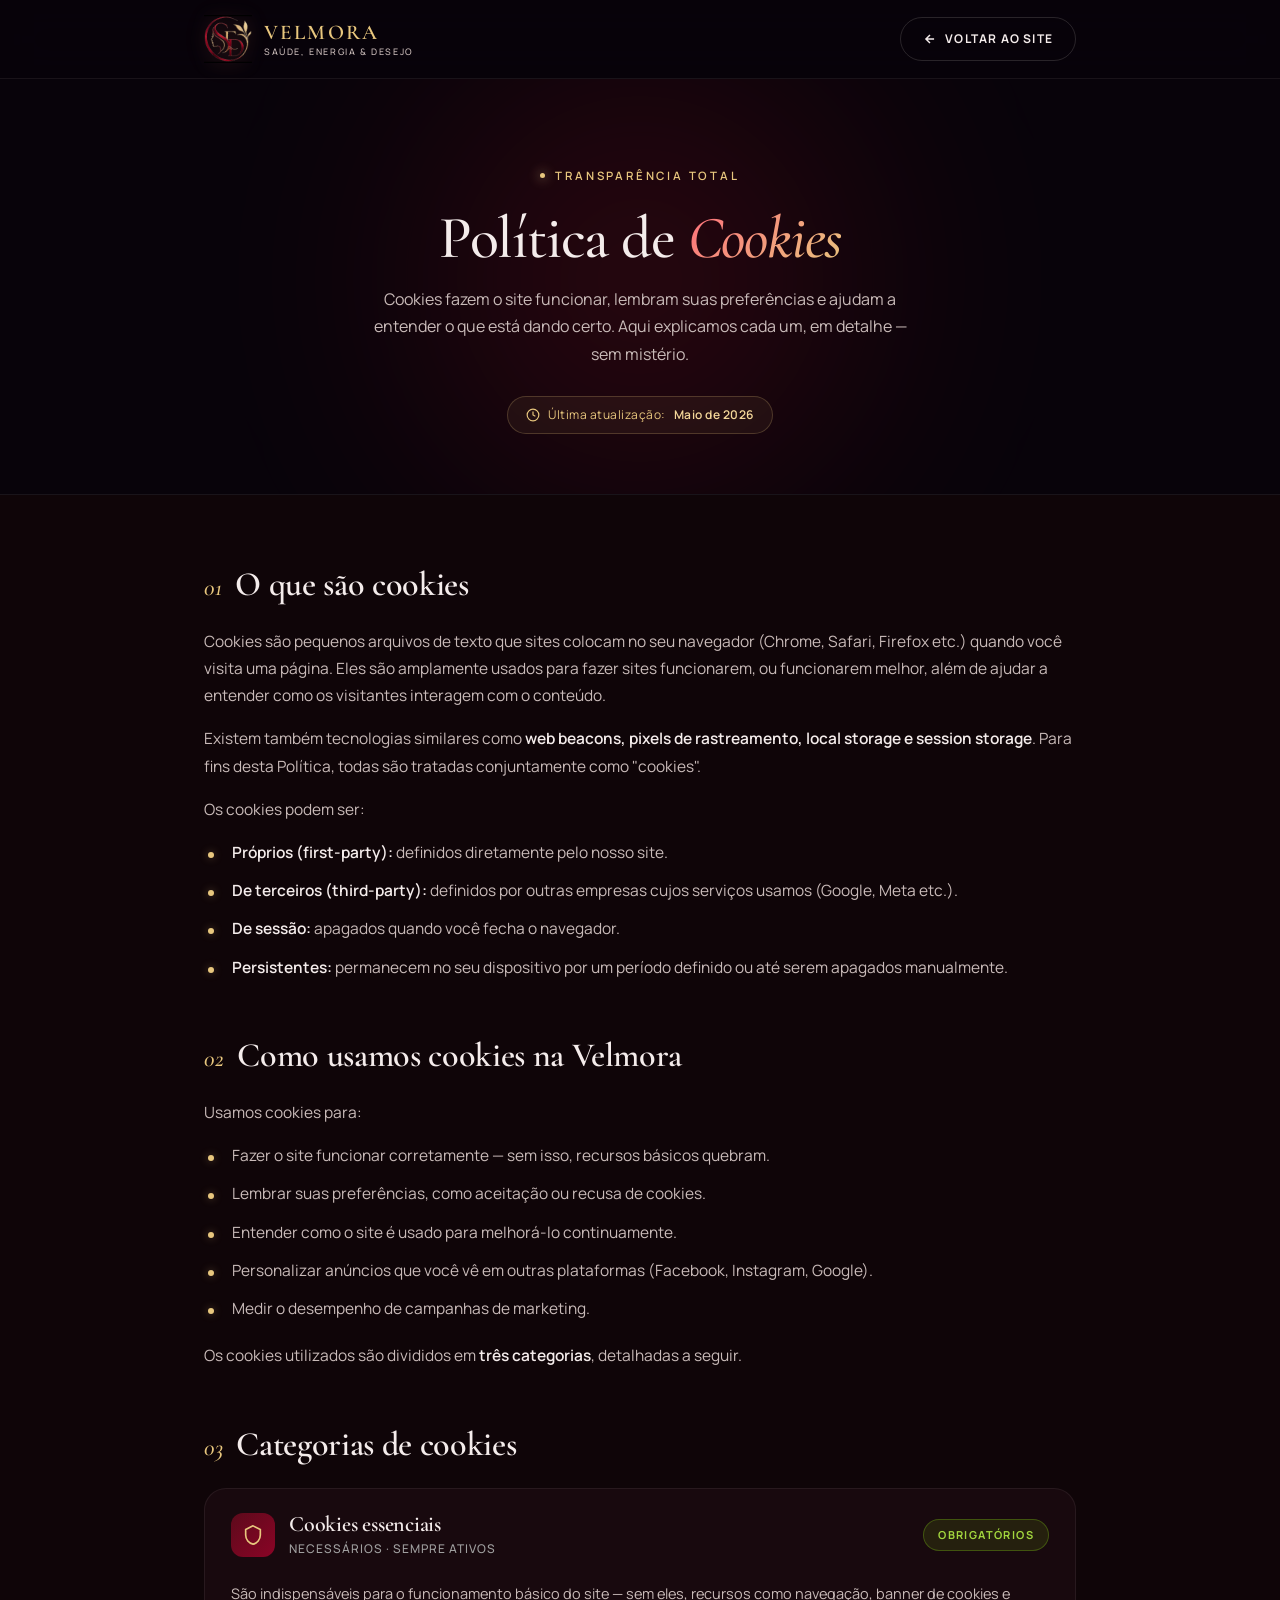
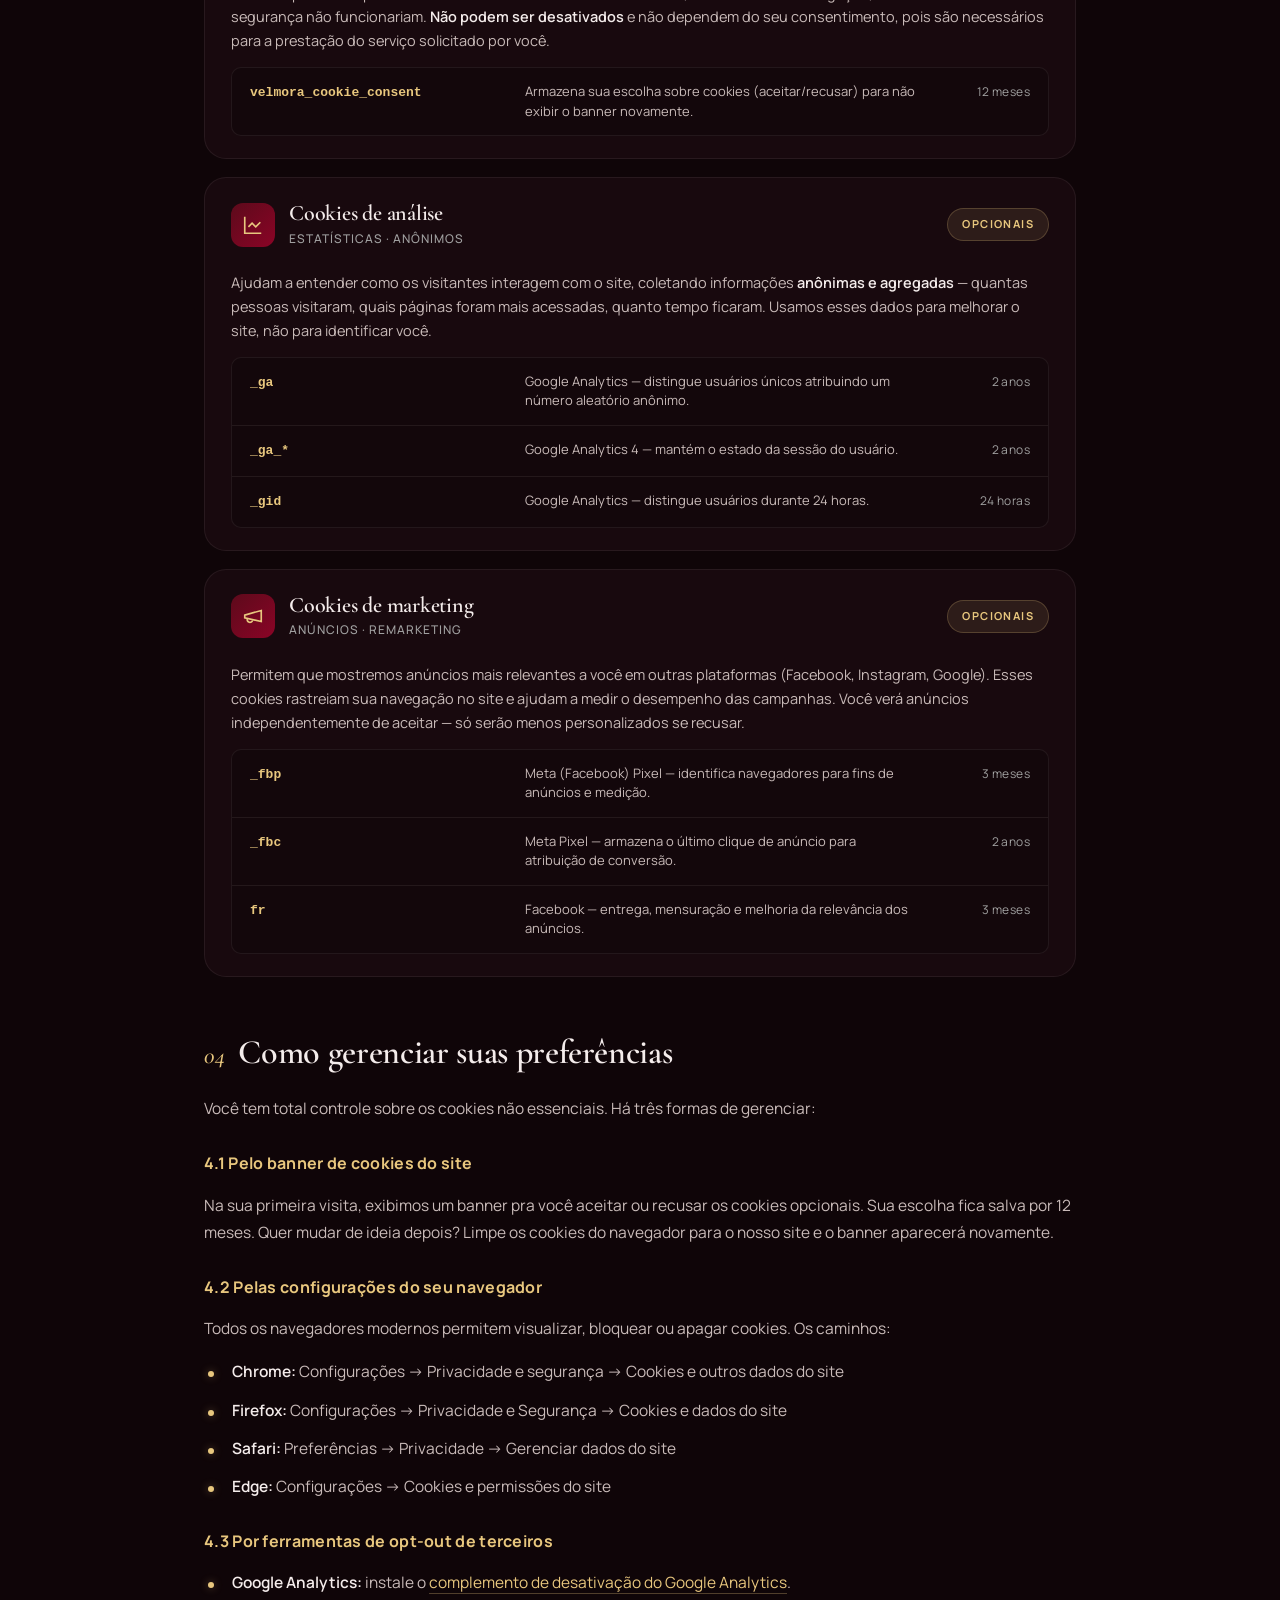
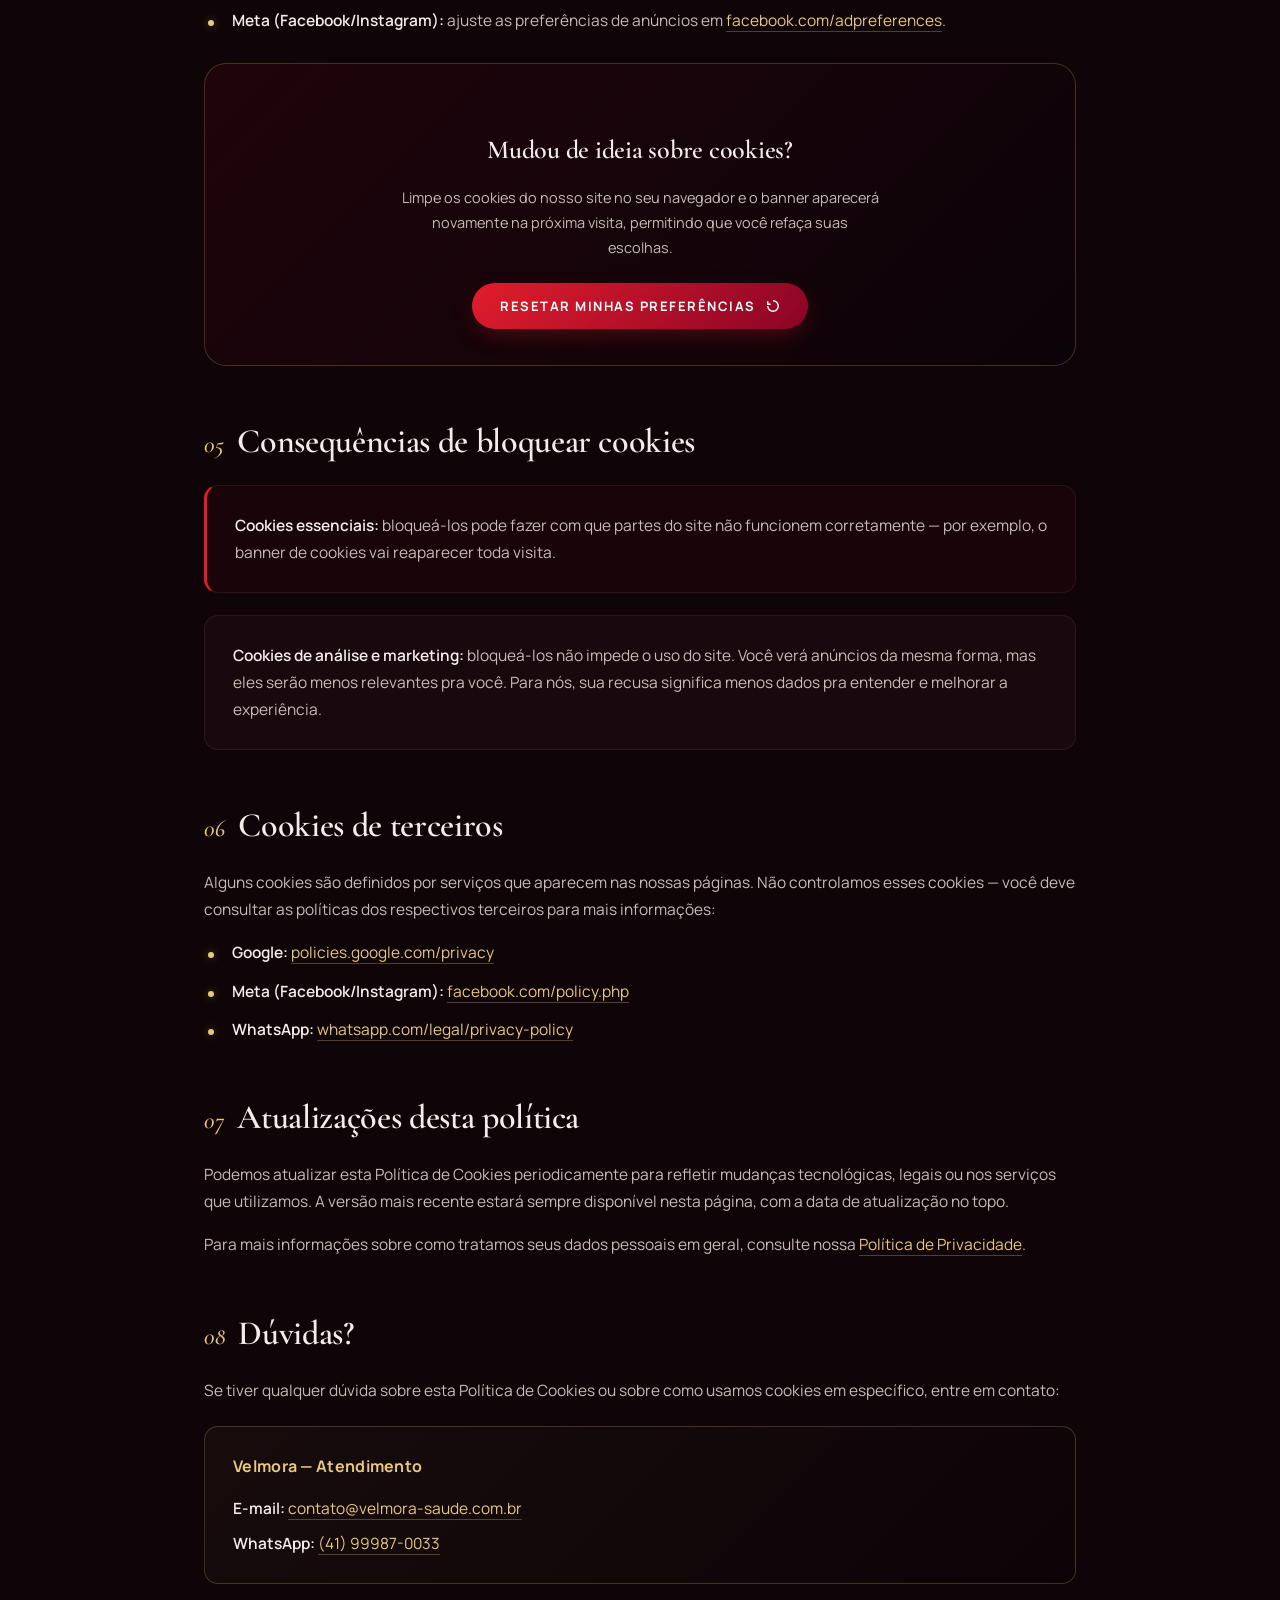
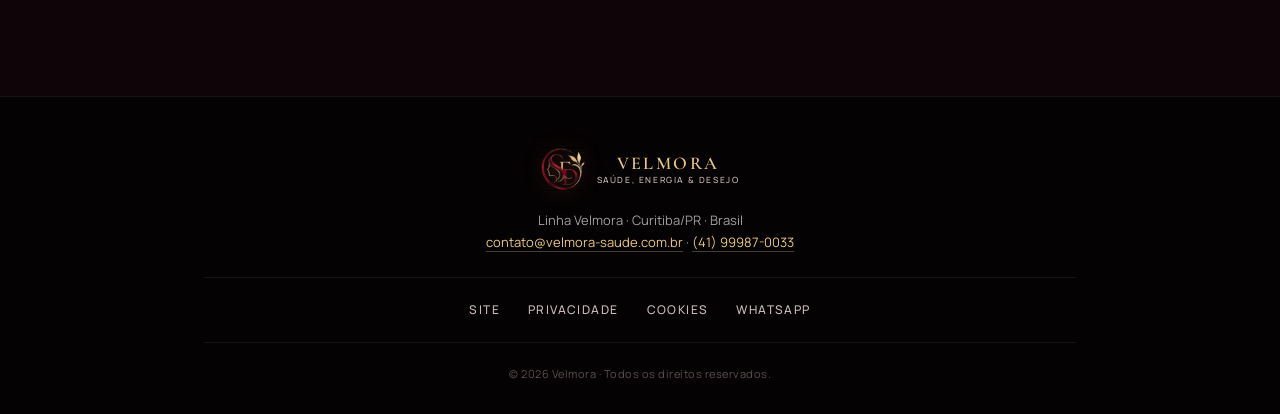
==== cookies.html @ a8b78b97 "Add files via upload" ====
<!DOCTYPE html>
<html lang="pt-BR">
<head>
  <meta charset="UTF-8">
  <meta name="viewport" content="width=device-width, initial-scale=1.0">
  <meta name="theme-color" content="#5D0A1B">

  <title>Política de Cookies · Velmora</title>
  <meta name="description" content="Política de Cookies da Velmora — saiba quais cookies utilizamos, para que servem e como gerenciar suas preferências.">
  <meta name="robots" content="index, follow">
  <link rel="canonical" href="https://velmora-saude.com.br/cookies.html">

  <link rel="icon" type="image/x-icon" href="favicon.ico">
  <link rel="icon" type="image/webp" sizes="32x32" href="favicon-32x32.webp">
  <link rel="icon" type="image/png" sizes="32x32" href="favicon-32x32.png">
  <link rel="apple-touch-icon" sizes="180x180" href="apple-touch-icon.png">

  <link rel="preconnect" href="https://fonts.googleapis.com">
  <link rel="preconnect" href="https://fonts.gstatic.com" crossorigin>
  <link rel="stylesheet" href="https://fonts.googleapis.com/css2?family=Cormorant+Garamond:ital,wght@0,400;0,500;0,600;0,700;1,500&family=Manrope:wght@300;400;500;600;700;800&display=swap">

<style>
*, *::before, *::after { box-sizing: border-box; }
* { margin: 0; padding: 0; }
html { scroll-behavior: smooth; -webkit-text-size-adjust: 100%; }

:root {
  --bg: #08030A;
  --bg-soft: #0F0508;
  --bg-card: #18090E;
  --bg-card-hover: #200B12;

  --red-deep: #5D0A1B;
  --red-blood: #8A0426;
  --red-ruby: #B1042A;
  --red-bright: #E11D2C;
  --red-glow: rgba(225, 29, 44, 0.35);

  --gold: #E8C77E;
  --gold-deep: #B8954A;
  --gold-light: #F5D89A;

  --text: #F4ECEB;
  --text-soft: #C9BBB9;
  --text-muted: #A0A0A0;
  --text-faint: #5A4F4D;

  --line: rgba(244, 236, 235, 0.07);
  --line-strong: rgba(244, 236, 235, 0.14);
  --line-gold: rgba(232, 199, 126, 0.22);

  --font-serif: 'Cormorant Garamond', 'Times New Roman', serif;
  --font-sans: 'Manrope', system-ui, sans-serif;

  --container: 920px;
  --r-md: 14px;
  --r-lg: 22px;
}

body {
  font-family: var(--font-sans);
  font-weight: 400;
  line-height: 1.7;
  color: var(--text);
  background: var(--bg);
  overflow-x: hidden;
  -webkit-font-smoothing: antialiased;
  -moz-osx-font-smoothing: grayscale;
}

a {
  color: var(--gold);
  text-decoration: none;
  border-bottom: 1px solid rgba(232, 199, 126, 0.3);
  transition: color .25s, border-color .25s;
}
a:hover {
  color: var(--gold-light);
  border-color: var(--gold-light);
}

img, svg { max-width: 100%; display: block; }
ul, ol { list-style: none; }

::selection { background: var(--red-ruby); color: #fff; }
::-webkit-scrollbar { width: 10px; }
::-webkit-scrollbar-track { background: var(--bg); }
::-webkit-scrollbar-thumb { background: var(--red-deep); border-radius: 10px; }
::-webkit-scrollbar-thumb:hover { background: var(--red-ruby); }

.container {
  width: 100%;
  max-width: var(--container);
  margin: 0 auto;
  padding: 0 24px;
}

/* === HEADER === */
.header {
  position: sticky;
  top: 0;
  z-index: 50;
  background: rgba(8, 3, 10, 0.92);
  backdrop-filter: blur(22px) saturate(160%);
  -webkit-backdrop-filter: blur(22px) saturate(160%);
  border-bottom: 1px solid var(--line);
}
.header__inner {
  max-width: var(--container);
  margin: 0 auto;
  padding: 0 24px;
  display: flex;
  align-items: center;
  justify-content: space-between;
  gap: 20px;
  height: 78px;
}
.logo {
  display: inline-flex;
  align-items: center;
  gap: 12px;
  color: var(--gold);
  border: none;
}
.logo:hover { color: var(--gold-light); }
.logo__mark {
  width: 48px;
  height: 48px;
  display: flex;
  align-items: center;
  justify-content: center;
  flex-shrink: 0;
  filter: drop-shadow(0 2px 8px rgba(232, 199, 126, 0.18))
          drop-shadow(0 0 12px rgba(225, 29, 44, 0.12));
  transition: transform .4s cubic-bezier(.16,.84,.44,1);
}
.logo:hover .logo__mark {
  transform: scale(1.05) rotate(-2deg);
}
.logo__mark picture, .logo__mark img {
  width: 100%;
  height: 100%;
  object-fit: contain;
  display: block;
}
.logo__text { display: flex; flex-direction: column; line-height: 1; }
.logo__name {
  font-family: var(--font-serif);
  font-size: 21px;
  font-weight: 600;
  letter-spacing: 2.4px;
  color: var(--gold);
}
.logo__tag {
  font-size: 9px;
  font-weight: 500;
  letter-spacing: 1.6px;
  text-transform: uppercase;
  color: var(--text-soft);
  margin-top: 4px;
}
.btn-back {
  display: inline-flex;
  align-items: center;
  gap: 8px;
  padding: 11px 22px;
  font-size: 12px;
  font-weight: 700;
  letter-spacing: 1.2px;
  text-transform: uppercase;
  border-radius: 100px;
  border: 1px solid var(--line-strong);
  color: var(--text);
  transition: all .3s;
  border-bottom: 1px solid var(--line-strong);
}
.btn-back:hover {
  border-color: var(--gold);
  color: var(--gold);
  background: rgba(232, 199, 126, 0.04);
}

/* === HERO === */
.legal-hero {
  position: relative;
  padding: 80px 0 60px;
  overflow: hidden;
  background: var(--bg);
  text-align: center;
  border-bottom: 1px solid var(--line);
}
.legal-hero__glow {
  position: absolute;
  top: -150px;
  left: 50%;
  transform: translateX(-50%);
  width: 700px;
  height: 700px;
  border-radius: 50%;
  background: radial-gradient(circle, var(--red-bright) 0%, transparent 65%);
  opacity: .2;
  filter: blur(100px);
  pointer-events: none;
}
.legal-hero .container { position: relative; z-index: 1; }
.eyebrow {
  display: inline-flex;
  align-items: center;
  gap: 10px;
  font-family: var(--font-sans);
  font-size: 11.5px;
  font-weight: 600;
  letter-spacing: 2.8px;
  text-transform: uppercase;
  color: var(--gold);
  margin-bottom: 22px;
}
.eyebrow__dot {
  width: 5px; height: 5px;
  border-radius: 50%;
  background: var(--gold);
  box-shadow: 0 0 12px var(--gold);
}
.legal-hero h1 {
  font-family: var(--font-serif);
  font-size: clamp(38px, 5.5vw, 60px);
  line-height: 1.05;
  font-weight: 500;
  letter-spacing: -0.02em;
  color: var(--text);
  margin-bottom: 16px;
}
.legal-hero h1 em {
  font-style: italic;
  background: linear-gradient(135deg, #FF6B7A 0%, var(--gold) 100%);
  -webkit-background-clip: text;
  background-clip: text;
  -webkit-text-fill-color: transparent;
}
.legal-hero__sub {
  font-size: 16px;
  color: var(--text-soft);
  max-width: 560px;
  margin: 0 auto 28px;
}
.legal-hero__meta {
  display: inline-flex;
  align-items: center;
  gap: 8px;
  padding: 8px 18px;
  background: rgba(232, 199, 126, 0.06);
  border: 1px solid var(--line-gold);
  border-radius: 100px;
  font-size: 12px;
  color: var(--gold);
  letter-spacing: 0.5px;
}
.legal-hero__meta strong { color: var(--gold-light); font-weight: 600; }

/* === CONTEÚDO === */
.legal-content {
  padding: 70px 0 90px;
  background: var(--bg-soft);
}
.legal-content section {
  margin-bottom: 56px;
  scroll-margin-top: 100px;
}
.legal-content section:last-child { margin-bottom: 0; }
.legal-content h2 {
  font-family: var(--font-serif);
  font-size: clamp(26px, 3.4vw, 34px);
  font-weight: 600;
  color: var(--text);
  margin-bottom: 22px;
  letter-spacing: -0.01em;
  line-height: 1.2;
  display: flex;
  align-items: baseline;
  gap: 14px;
}
.legal-content h2 .num {
  font-family: var(--font-serif);
  font-style: italic;
  font-size: 0.7em;
  font-weight: 500;
  color: var(--gold);
  flex-shrink: 0;
}
.legal-content h3 {
  font-family: var(--font-sans);
  font-size: 16px;
  font-weight: 700;
  color: var(--gold);
  margin: 28px 0 14px;
  letter-spacing: 0.3px;
}
.legal-content p {
  font-size: 15.5px;
  color: var(--text-soft);
  line-height: 1.75;
  margin-bottom: 16px;
}
.legal-content p:last-child { margin-bottom: 0; }
.legal-content strong { color: var(--text); font-weight: 600; }
.legal-content ul, .legal-content ol {
  margin: 14px 0 20px 0;
  padding-left: 0;
}
.legal-content ul li, .legal-content ol li {
  font-size: 15.5px;
  color: var(--text-soft);
  line-height: 1.7;
  margin-bottom: 12px;
  padding-left: 28px;
  position: relative;
}
.legal-content ul li::before {
  content: '';
  position: absolute;
  left: 4px;
  top: 13px;
  width: 6px;
  height: 6px;
  background: var(--gold);
  border-radius: 50%;
  box-shadow: 0 0 8px rgba(232, 199, 126, 0.4);
}

/* Cards */
.card {
  padding: 26px 28px;
  background: var(--bg-card);
  border: 1px solid var(--line);
  border-radius: var(--r-md);
  margin: 22px 0;
}
.card--gold {
  border: 1px solid var(--line-gold);
  background: linear-gradient(135deg, rgba(232, 199, 126, 0.04) 0%, rgba(8, 3, 10, 0.3) 100%);
}
.card--red {
  border-left: 3px solid var(--red-bright);
  background: rgba(177, 4, 42, 0.06);
}
.card h3 { margin-top: 0; }

/* Categorias de cookies */
.cookie-category {
  background: var(--bg-card);
  border: 1px solid var(--line);
  border-radius: var(--r-lg);
  margin-bottom: 18px;
  overflow: hidden;
}
.cookie-category__head {
  padding: 22px 26px;
  display: flex;
  align-items: center;
  justify-content: space-between;
  gap: 18px;
  flex-wrap: wrap;
}
.cookie-category__title {
  display: flex;
  align-items: center;
  gap: 14px;
  flex: 1;
  min-width: 200px;
}
.cookie-category__icon {
  width: 44px;
  height: 44px;
  display: flex;
  align-items: center;
  justify-content: center;
  background: linear-gradient(135deg, var(--red-deep), var(--red-blood));
  border-radius: 12px;
  color: var(--gold);
  flex-shrink: 0;
}
.cookie-category__icon svg { width: 22px; height: 22px; }
.cookie-category__name {
  font-family: var(--font-serif);
  font-size: 22px;
  font-weight: 600;
  color: var(--text);
  letter-spacing: -0.01em;
  margin-bottom: 2px;
  line-height: 1.2;
}
.cookie-category__sub {
  font-size: 12px;
  color: var(--text-muted);
  letter-spacing: 1px;
  text-transform: uppercase;
  font-weight: 500;
}
.tag {
  display: inline-flex;
  align-items: center;
  gap: 6px;
  padding: 6px 14px;
  font-size: 11px;
  font-weight: 700;
  letter-spacing: 1.4px;
  text-transform: uppercase;
  border-radius: 100px;
  flex-shrink: 0;
}
.tag--essential {
  background: rgba(132, 204, 22, 0.12);
  color: #A3D63E;
  border: 1px solid rgba(132, 204, 22, 0.3);
}
.tag--optional {
  background: rgba(232, 199, 126, 0.1);
  color: var(--gold);
  border: 1px solid var(--line-gold);
}
.cookie-category__body {
  padding: 0 26px 22px;
}
.cookie-category__body p {
  font-size: 14.5px;
  color: var(--text-soft);
  line-height: 1.65;
  margin-bottom: 14px;
}

.cookie-list {
  margin-top: 14px;
  background: rgba(0,0,0,0.2);
  border-radius: 10px;
  border: 1px solid var(--line);
  overflow: hidden;
}
.cookie-row {
  padding: 14px 18px;
  border-bottom: 1px solid var(--line);
  display: grid;
  grid-template-columns: 1fr 1.5fr 100px;
  gap: 14px;
  font-size: 13px;
}
.cookie-row:last-child { border-bottom: none; }
.cookie-row__name {
  font-family: 'Courier New', Courier, monospace;
  color: var(--gold);
  font-weight: 600;
  word-break: break-word;
}
.cookie-row__purpose {
  color: var(--text-soft);
  line-height: 1.5;
}
.cookie-row__duration {
  color: var(--text-muted);
  text-align: right;
  font-size: 12px;
  letter-spacing: 0.4px;
}

/* === FOOTER === */
.footer {
  padding: 50px 0 30px;
  background: #050203;
  border-top: 1px solid var(--line);
  text-align: center;
}
.footer__brand {
  display: inline-flex;
  align-items: center;
  gap: 12px;
  margin-bottom: 18px;
  border: none;
}
.footer__brand .logo__mark { width: 44px; height: 44px; }
.footer__brand .logo__name { font-size: 18px; }
.footer__brand .logo__tag { font-size: 8.5px; }
.footer__contact {
  font-size: 13px;
  color: var(--text-muted);
  line-height: 1.7;
  max-width: 480px;
  margin: 0 auto 24px;
}
.footer__contact a { color: var(--gold); }
.footer__nav {
  display: flex;
  justify-content: center;
  gap: 28px;
  flex-wrap: wrap;
  padding: 22px 0;
  margin-bottom: 22px;
  border-top: 1px solid var(--line);
  border-bottom: 1px solid var(--line);
}
.footer__nav a {
  font-size: 12px;
  letter-spacing: 1.4px;
  text-transform: uppercase;
  color: var(--text-soft);
  border: none;
  font-weight: 500;
}
.footer__nav a:hover { color: var(--gold); }
.footer__copy {
  font-size: 11px;
  color: var(--text-faint);
  letter-spacing: 0.5px;
}

/* CTA box pra abrir preferências */
.cta-box {
  text-align: center;
  padding: 36px 28px;
  background: linear-gradient(135deg, rgba(177, 4, 42, 0.1) 0%, rgba(8, 3, 10, 0.5) 100%);
  border: 1px solid var(--line-gold);
  border-radius: var(--r-lg);
  margin: 30px 0;
}
.cta-box h3 {
  font-family: var(--font-serif);
  font-size: 26px;
  font-weight: 600;
  color: var(--text);
  margin-bottom: 12px;
  letter-spacing: -0.01em;
}
.cta-box p {
  font-size: 14.5px;
  color: var(--text-soft);
  margin-bottom: 22px;
  max-width: 480px;
  margin-left: auto;
  margin-right: auto;
}
.btn-primary {
  display: inline-flex;
  align-items: center;
  gap: 10px;
  padding: 14px 28px;
  background: linear-gradient(135deg, var(--red-bright), var(--red-blood));
  color: #fff;
  font-family: var(--font-sans);
  font-size: 13px;
  font-weight: 700;
  letter-spacing: 1.5px;
  text-transform: uppercase;
  border-radius: 100px;
  border: none;
  cursor: pointer;
  transition: transform .3s, box-shadow .3s;
  box-shadow: 0 8px 24px -6px var(--red-glow);
}
.btn-primary:hover {
  transform: translateY(-2px);
  box-shadow: 0 12px 32px -6px var(--red-glow);
  color: #fff;
  border: none;
}

@media (max-width: 768px) {
  .header__inner { height: 64px; gap: 10px; }
  .logo__mark { width: 40px; height: 40px; }
  .logo__name { font-size: 17px; letter-spacing: 2px; }
  .logo__tag { font-size: 8px; }
  .btn-back { padding: 9px 16px; font-size: 11px; }
  .btn-back svg { display: none; }
  .legal-hero { padding: 50px 0 40px; }
  .legal-content { padding: 50px 0 70px; }
  .legal-content h2 { font-size: 24px; gap: 10px; }
  .legal-content section { margin-bottom: 42px; }
  .cookie-row {
    grid-template-columns: 1fr;
    gap: 6px;
  }
  .cookie-row__duration { text-align: left; }
  .cookie-category__head { padding: 18px 20px; }
  .cookie-category__body { padding: 0 20px 18px; }
  .footer__nav { gap: 18px; }
}
</style>
</head>

<body>

<!-- HEADER -->
<header class="header">
  <div class="header__inner">
    <a href="index.html" class="logo" aria-label="Velmora · Voltar ao site">
      <span class="logo__mark" aria-hidden="true">
        <picture>
          <source srcset="logo-velmora.webp" type="image/webp">
          <img src="logo-velmora.png" alt="Logo Velmora" width="100" height="100" loading="eager" decoding="async">
        </picture>
      </span>
      <span class="logo__text">
        <span class="logo__name">VELMORA</span>
        <span class="logo__tag">Saúde, Energia &amp; Desejo</span>
      </span>
    </a>
    <a href="index.html" class="btn-back">
      <svg width="14" height="14" viewBox="0 0 24 24" fill="none" stroke="currentColor" stroke-width="2.5" aria-hidden="true"><path d="M19 12H5M12 19l-7-7 7-7"/></svg>
      Voltar ao site
    </a>
  </div>
</header>

<!-- HERO -->
<section class="legal-hero">
  <div class="legal-hero__glow" aria-hidden="true"></div>
  <div class="container">
    <span class="eyebrow"><span class="eyebrow__dot"></span> Transparência total</span>
    <h1>Política de <em>Cookies</em></h1>
    <p class="legal-hero__sub">
      Cookies fazem o site funcionar, lembram suas preferências e ajudam a entender o que está dando certo. Aqui explicamos cada um, em detalhe — sem mistério.
    </p>
    <div class="legal-hero__meta">
      <svg width="14" height="14" viewBox="0 0 24 24" fill="none" stroke="currentColor" stroke-width="2"><circle cx="12" cy="12" r="10"/><path d="M12 6v6l4 2"/></svg>
      Última atualização: <strong>Maio de 2026</strong>
    </div>
  </div>
</section>

<!-- CONTEÚDO -->
<main class="legal-content">
  <div class="container">

    <!-- 1 -->
    <section>
      <h2><span class="num">01</span> O que são cookies</h2>
      <p>Cookies são pequenos arquivos de texto que sites colocam no seu navegador (Chrome, Safari, Firefox etc.) quando você visita uma página. Eles são amplamente usados para fazer sites funcionarem, ou funcionarem melhor, além de ajudar a entender como os visitantes interagem com o conteúdo.</p>
      <p>Existem também tecnologias similares como <strong>web beacons, pixels de rastreamento, local storage e session storage</strong>. Para fins desta Política, todas são tratadas conjuntamente como "cookies".</p>
      <p>Os cookies podem ser:</p>
      <ul>
        <li><strong>Próprios (first-party):</strong> definidos diretamente pelo nosso site.</li>
        <li><strong>De terceiros (third-party):</strong> definidos por outras empresas cujos serviços usamos (Google, Meta etc.).</li>
        <li><strong>De sessão:</strong> apagados quando você fecha o navegador.</li>
        <li><strong>Persistentes:</strong> permanecem no seu dispositivo por um período definido ou até serem apagados manualmente.</li>
      </ul>
    </section>

    <!-- 2 -->
    <section>
      <h2><span class="num">02</span> Como usamos cookies na Velmora</h2>
      <p>Usamos cookies para:</p>
      <ul>
        <li>Fazer o site funcionar corretamente — sem isso, recursos básicos quebram.</li>
        <li>Lembrar suas preferências, como aceitação ou recusa de cookies.</li>
        <li>Entender como o site é usado para melhorá-lo continuamente.</li>
        <li>Personalizar anúncios que você vê em outras plataformas (Facebook, Instagram, Google).</li>
        <li>Medir o desempenho de campanhas de marketing.</li>
      </ul>
      <p>Os cookies utilizados são divididos em <strong>três categorias</strong>, detalhadas a seguir.</p>
    </section>

    <!-- 3 -->
    <section>
      <h2><span class="num">03</span> Categorias de cookies</h2>

      <!-- Essenciais -->
      <div class="cookie-category">
        <div class="cookie-category__head">
          <div class="cookie-category__title">
            <div class="cookie-category__icon">
              <svg viewBox="0 0 24 24" fill="none" stroke="currentColor" stroke-width="1.8"><path d="M12 2 4 6v6c0 5 3.5 9 8 10 4.5-1 8-5 8-10V6l-8-4z"/></svg>
            </div>
            <div>
              <div class="cookie-category__name">Cookies essenciais</div>
              <div class="cookie-category__sub">Necessários · Sempre ativos</div>
            </div>
          </div>
          <span class="tag tag--essential">Obrigatórios</span>
        </div>
        <div class="cookie-category__body">
          <p>São indispensáveis para o funcionamento básico do site — sem eles, recursos como navegação, banner de cookies e segurança não funcionariam. <strong>Não podem ser desativados</strong> e não dependem do seu consentimento, pois são necessários para a prestação do serviço solicitado por você.</p>
          <div class="cookie-list">
            <div class="cookie-row">
              <span class="cookie-row__name">velmora_cookie_consent</span>
              <span class="cookie-row__purpose">Armazena sua escolha sobre cookies (aceitar/recusar) para não exibir o banner novamente.</span>
              <span class="cookie-row__duration">12 meses</span>
            </div>
          </div>
        </div>
      </div>

      <!-- Analytics -->
      <div class="cookie-category">
        <div class="cookie-category__head">
          <div class="cookie-category__title">
            <div class="cookie-category__icon">
              <svg viewBox="0 0 24 24" fill="none" stroke="currentColor" stroke-width="1.8"><path d="M3 3v18h18"/><path d="m7 14 4-4 4 4 5-5"/></svg>
            </div>
            <div>
              <div class="cookie-category__name">Cookies de análise</div>
              <div class="cookie-category__sub">Estatísticas · Anônimos</div>
            </div>
          </div>
          <span class="tag tag--optional">Opcionais</span>
        </div>
        <div class="cookie-category__body">
          <p>Ajudam a entender como os visitantes interagem com o site, coletando informações <strong>anônimas e agregadas</strong> — quantas pessoas visitaram, quais páginas foram mais acessadas, quanto tempo ficaram. Usamos esses dados para melhorar o site, não para identificar você.</p>
          <div class="cookie-list">
            <div class="cookie-row">
              <span class="cookie-row__name">_ga</span>
              <span class="cookie-row__purpose">Google Analytics — distingue usuários únicos atribuindo um número aleatório anônimo.</span>
              <span class="cookie-row__duration">2 anos</span>
            </div>
            <div class="cookie-row">
              <span class="cookie-row__name">_ga_*</span>
              <span class="cookie-row__purpose">Google Analytics 4 — mantém o estado da sessão do usuário.</span>
              <span class="cookie-row__duration">2 anos</span>
            </div>
            <div class="cookie-row">
              <span class="cookie-row__name">_gid</span>
              <span class="cookie-row__purpose">Google Analytics — distingue usuários durante 24 horas.</span>
              <span class="cookie-row__duration">24 horas</span>
            </div>
          </div>
        </div>
      </div>

      <!-- Marketing -->
      <div class="cookie-category">
        <div class="cookie-category__head">
          <div class="cookie-category__title">
            <div class="cookie-category__icon">
              <svg viewBox="0 0 24 24" fill="none" stroke="currentColor" stroke-width="1.8"><path d="M3 11l18-5v12L3 14v-3z"/><path d="M11.6 16.8a3 3 0 1 1-5.8-1.6"/></svg>
            </div>
            <div>
              <div class="cookie-category__name">Cookies de marketing</div>
              <div class="cookie-category__sub">Anúncios · Remarketing</div>
            </div>
          </div>
          <span class="tag tag--optional">Opcionais</span>
        </div>
        <div class="cookie-category__body">
          <p>Permitem que mostremos anúncios mais relevantes a você em outras plataformas (Facebook, Instagram, Google). Esses cookies rastreiam sua navegação no site e ajudam a medir o desempenho das campanhas. Você verá anúncios independentemente de aceitar — só serão menos personalizados se recusar.</p>
          <div class="cookie-list">
            <div class="cookie-row">
              <span class="cookie-row__name">_fbp</span>
              <span class="cookie-row__purpose">Meta (Facebook) Pixel — identifica navegadores para fins de anúncios e medição.</span>
              <span class="cookie-row__duration">3 meses</span>
            </div>
            <div class="cookie-row">
              <span class="cookie-row__name">_fbc</span>
              <span class="cookie-row__purpose">Meta Pixel — armazena o último clique de anúncio para atribuição de conversão.</span>
              <span class="cookie-row__duration">2 anos</span>
            </div>
            <div class="cookie-row">
              <span class="cookie-row__name">fr</span>
              <span class="cookie-row__purpose">Facebook — entrega, mensuração e melhoria da relevância dos anúncios.</span>
              <span class="cookie-row__duration">3 meses</span>
            </div>
          </div>
        </div>
      </div>

    </section>

    <!-- 4 -->
    <section>
      <h2><span class="num">04</span> Como gerenciar suas preferências</h2>
      <p>Você tem total controle sobre os cookies não essenciais. Há três formas de gerenciar:</p>

      <h3>4.1 Pelo banner de cookies do site</h3>
      <p>Na sua primeira visita, exibimos um banner pra você aceitar ou recusar os cookies opcionais. Sua escolha fica salva por 12 meses. Quer mudar de ideia depois? Limpe os cookies do navegador para o nosso site e o banner aparecerá novamente.</p>

      <h3>4.2 Pelas configurações do seu navegador</h3>
      <p>Todos os navegadores modernos permitem visualizar, bloquear ou apagar cookies. Os caminhos:</p>
      <ul>
        <li><strong>Chrome:</strong> Configurações → Privacidade e segurança → Cookies e outros dados do site</li>
        <li><strong>Firefox:</strong> Configurações → Privacidade e Segurança → Cookies e dados do site</li>
        <li><strong>Safari:</strong> Preferências → Privacidade → Gerenciar dados do site</li>
        <li><strong>Edge:</strong> Configurações → Cookies e permissões do site</li>
      </ul>

      <h3>4.3 Por ferramentas de opt-out de terceiros</h3>
      <ul>
        <li><strong>Google Analytics:</strong> instale o <a href="https://tools.google.com/dlpage/gaoptout" target="_blank" rel="noopener">complemento de desativação do Google Analytics</a>.</li>
        <li><strong>Meta (Facebook/Instagram):</strong> ajuste as preferências de anúncios em <a href="https://www.facebook.com/adpreferences" target="_blank" rel="noopener">facebook.com/adpreferences</a>.</li>
      </ul>

      <div class="cta-box">
        <h3>Mudou de ideia sobre cookies?</h3>
        <p>Limpe os cookies do nosso site no seu navegador e o banner aparecerá novamente na próxima visita, permitindo que você refaça suas escolhas.</p>
        <button type="button" class="btn-primary" onclick="resetCookieConsent()">
          Resetar minhas preferências
          <svg width="14" height="14" viewBox="0 0 24 24" fill="none" stroke="currentColor" stroke-width="2.5"><path d="M3 12a9 9 0 1 0 9-9M3 4v5h5"/></svg>
        </button>
      </div>
    </section>

    <!-- 5 -->
    <section>
      <h2><span class="num">05</span> Consequências de bloquear cookies</h2>
      <div class="card card--red">
        <p style="margin:0;"><strong>Cookies essenciais:</strong> bloqueá-los pode fazer com que partes do site não funcionem corretamente — por exemplo, o banner de cookies vai reaparecer toda visita.</p>
      </div>
      <div class="card">
        <p style="margin:0;"><strong>Cookies de análise e marketing:</strong> bloqueá-los não impede o uso do site. Você verá anúncios da mesma forma, mas eles serão menos relevantes pra você. Para nós, sua recusa significa menos dados pra entender e melhorar a experiência.</p>
      </div>
    </section>

    <!-- 6 -->
    <section>
      <h2><span class="num">06</span> Cookies de terceiros</h2>
      <p>Alguns cookies são definidos por serviços que aparecem nas nossas páginas. Não controlamos esses cookies — você deve consultar as políticas dos respectivos terceiros para mais informações:</p>
      <ul>
        <li><strong>Google:</strong> <a href="https://policies.google.com/privacy" target="_blank" rel="noopener">policies.google.com/privacy</a></li>
        <li><strong>Meta (Facebook/Instagram):</strong> <a href="https://www.facebook.com/policy.php" target="_blank" rel="noopener">facebook.com/policy.php</a></li>
        <li><strong>WhatsApp:</strong> <a href="https://www.whatsapp.com/legal/privacy-policy" target="_blank" rel="noopener">whatsapp.com/legal/privacy-policy</a></li>
      </ul>
    </section>

    <!-- 7 -->
    <section>
      <h2><span class="num">07</span> Atualizações desta política</h2>
      <p>Podemos atualizar esta Política de Cookies periodicamente para refletir mudanças tecnológicas, legais ou nos serviços que utilizamos. A versão mais recente estará sempre disponível nesta página, com a data de atualização no topo.</p>
      <p>Para mais informações sobre como tratamos seus dados pessoais em geral, consulte nossa <a href="privacidade.html">Política de Privacidade</a>.</p>
    </section>

    <!-- 8 -->
    <section>
      <h2><span class="num">08</span> Dúvidas?</h2>
      <p>Se tiver qualquer dúvida sobre esta Política de Cookies ou sobre como usamos cookies em específico, entre em contato:</p>
      <div class="card card--gold">
        <h3>Velmora — Atendimento</h3>
        <p style="margin-bottom:8px;"><strong>E-mail:</strong> <a href="mailto:contato@velmora-saude.com.br">contato@velmora-saude.com.br</a></p>
        <p style="margin-bottom:0;"><strong>WhatsApp:</strong> <a href="https://wa.me/5541999870033" target="_blank" rel="noopener">(41) 99987-0033</a></p>
      </div>
    </section>

  </div>
</main>

<!-- FOOTER -->
<footer class="footer">
  <div class="container">
    <a href="index.html" class="footer__brand" aria-label="Velmora">
      <span class="logo__mark" aria-hidden="true">
        <picture>
          <source srcset="logo-velmora.webp" type="image/webp">
          <img src="logo-velmora.png" alt="Logo Velmora" width="100" height="100" loading="lazy" decoding="async">
        </picture>
      </span>
      <span class="logo__text">
        <span class="logo__name">VELMORA</span>
        <span class="logo__tag">Saúde, Energia &amp; Desejo</span>
      </span>
    </a>
    <p class="footer__contact">
      Linha Velmora · Curitiba/PR · Brasil<br>
      <a href="mailto:contato@velmora-saude.com.br">contato@velmora-saude.com.br</a> · <a href="https://wa.me/5541999870033" target="_blank" rel="noopener">(41) 99987-0033</a>
    </p>
    <nav class="footer__nav">
      <a href="index.html">Site</a>
      <a href="privacidade.html">Privacidade</a>
      <a href="cookies.html">Cookies</a>
      <a href="https://wa.me/5541999870033" target="_blank" rel="noopener">WhatsApp</a>
    </nav>
    <p class="footer__copy">© <span id="year">2026</span> Velmora · Todos os direitos reservados.</p>
  </div>
</footer>

<script>
  document.getElementById('year').textContent = new Date().getFullYear();

  // Reset preferências de cookies — limpa o consent salvo e recarrega
  function resetCookieConsent() {
    try {
      localStorage.removeItem('velmora_cookie_consent');
    } catch(e) {}
    alert('Suas preferências foram resetadas. Você será redirecionado para a página inicial onde poderá refazer suas escolhas.');
    window.location.href = 'index.html';
  }
</script>

</body>
</html>
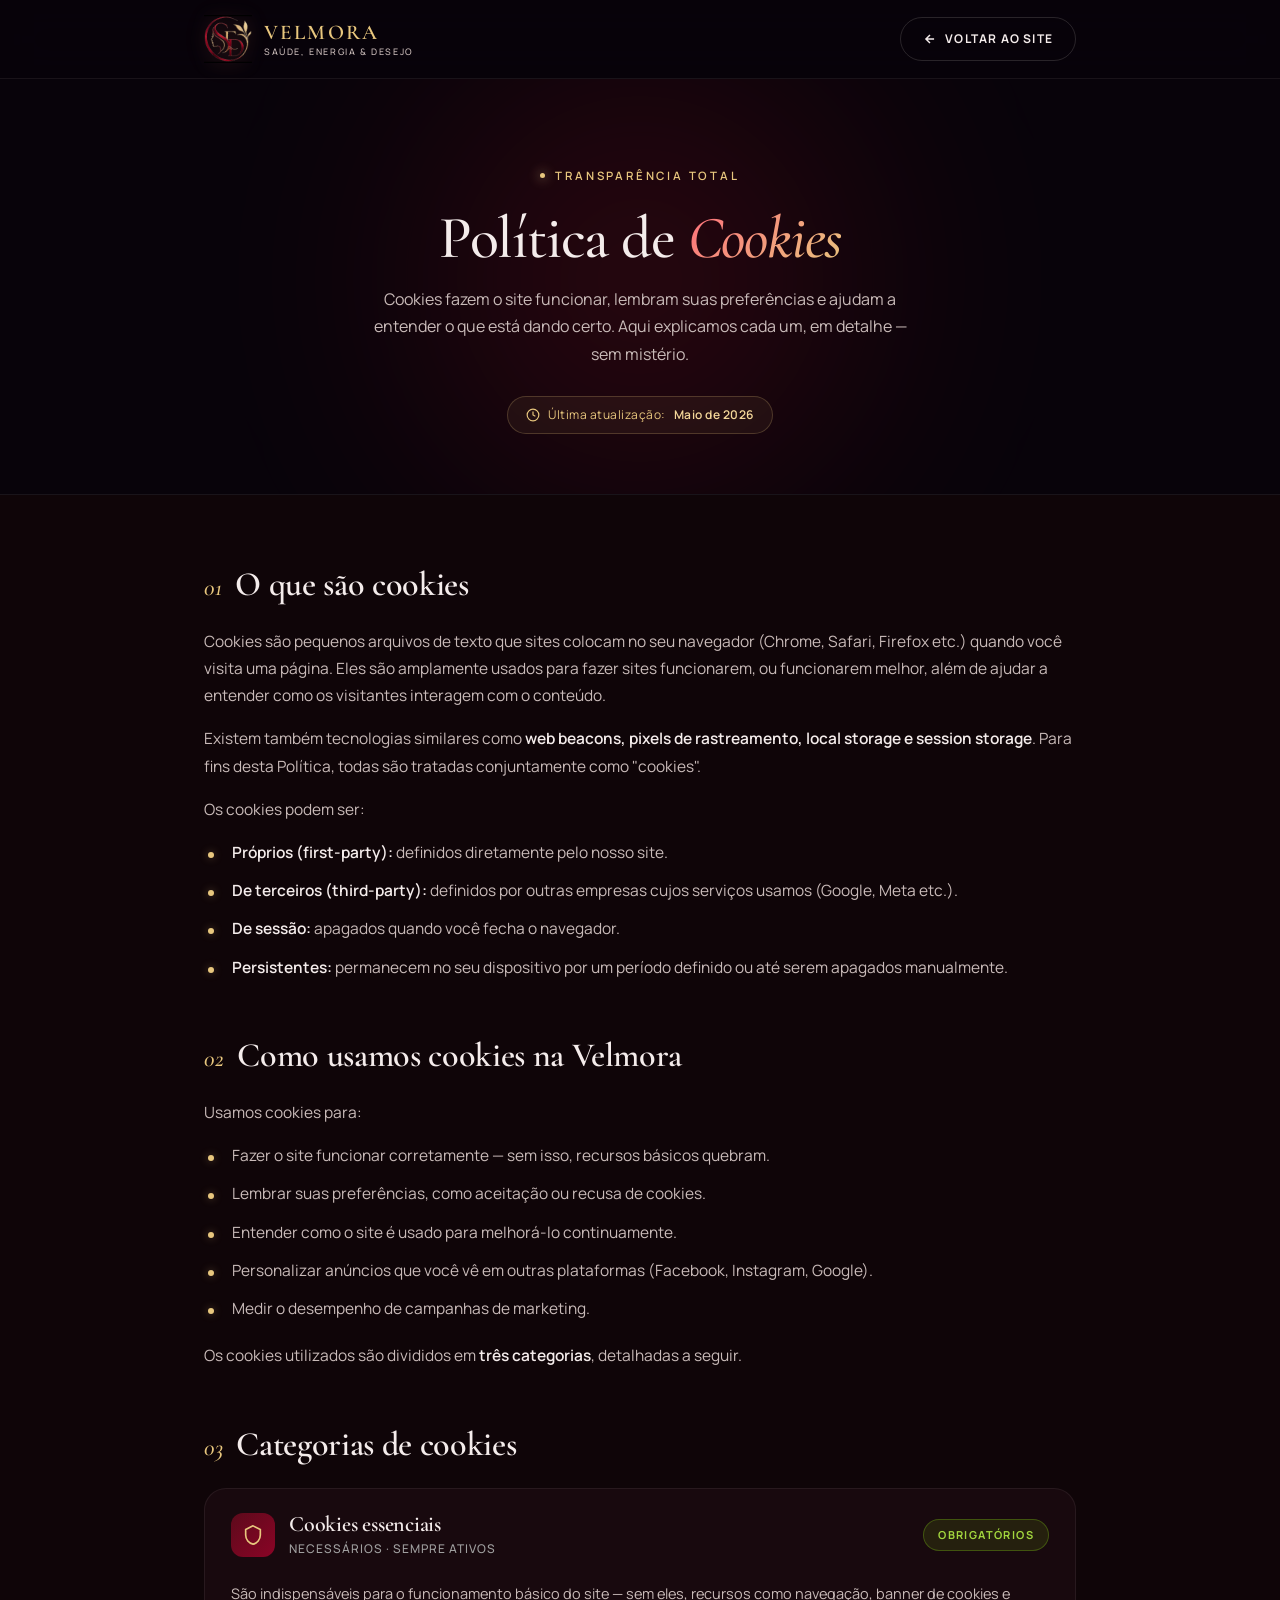
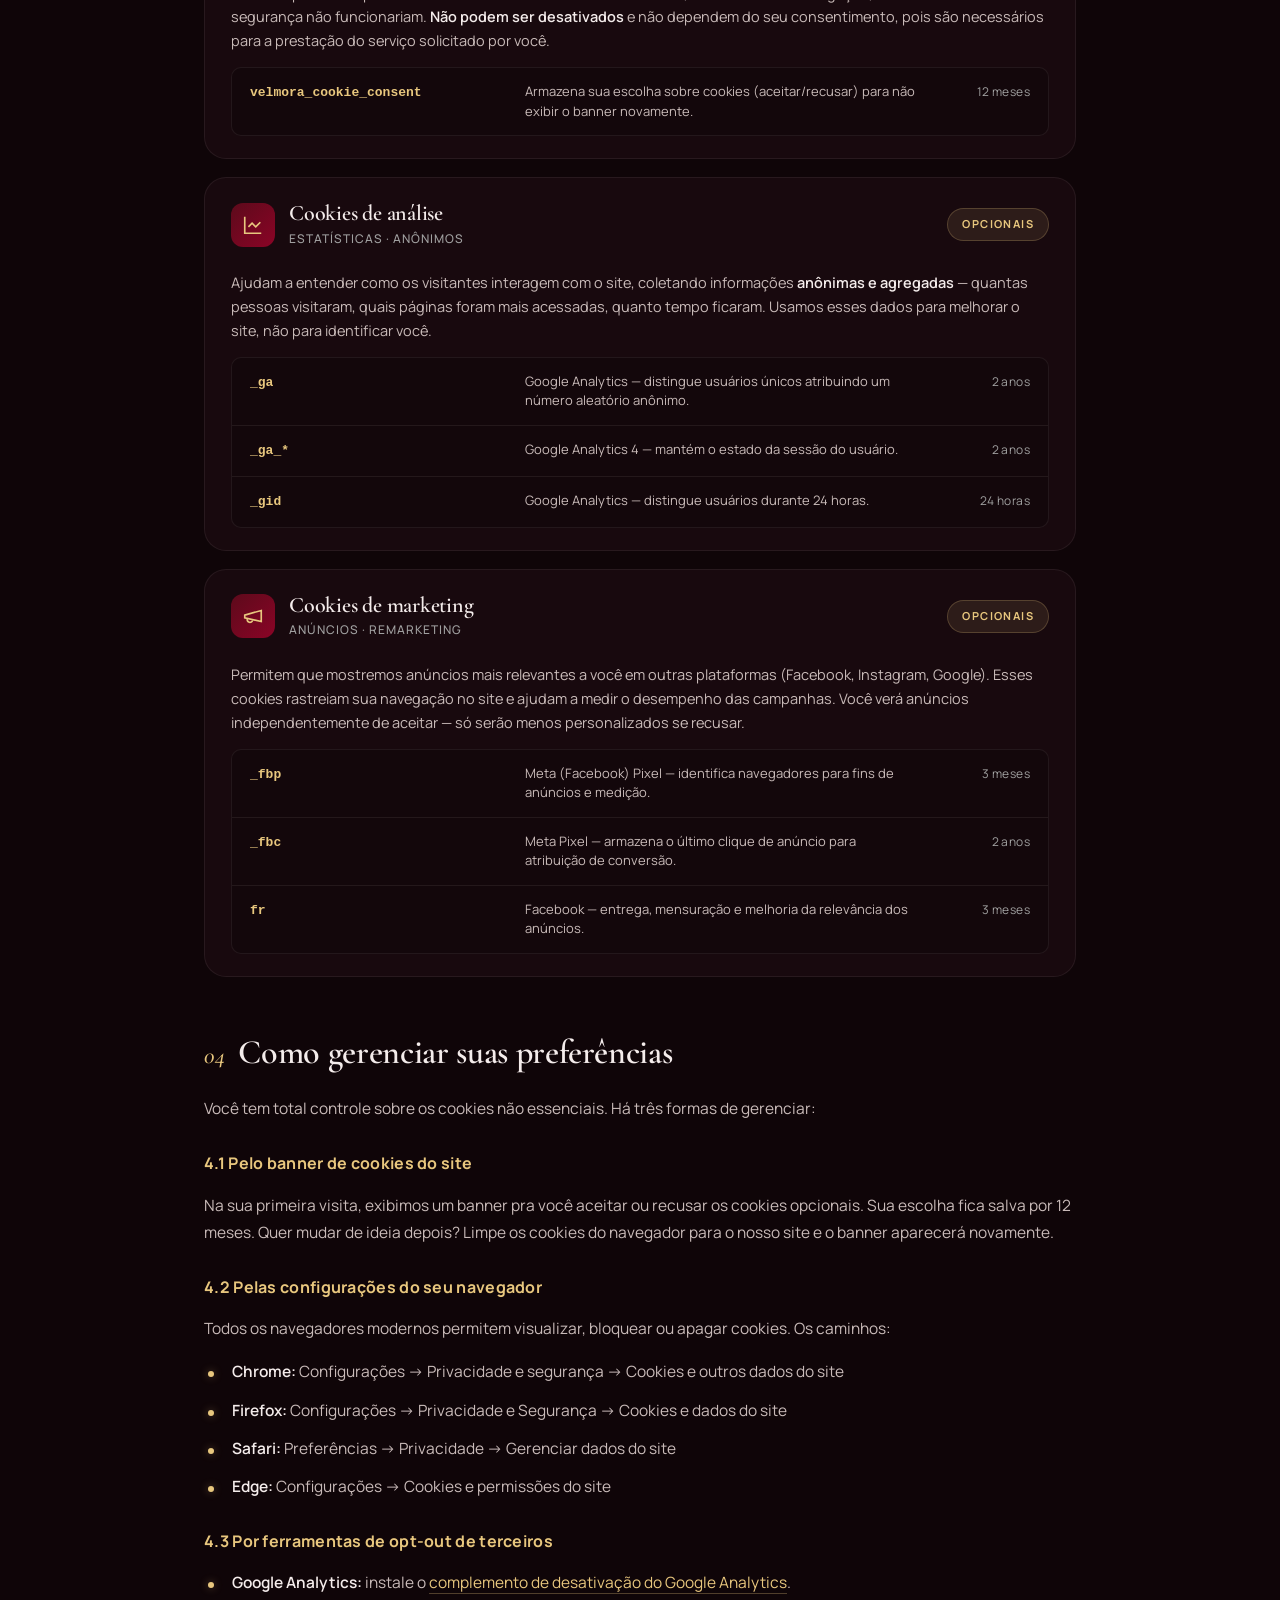
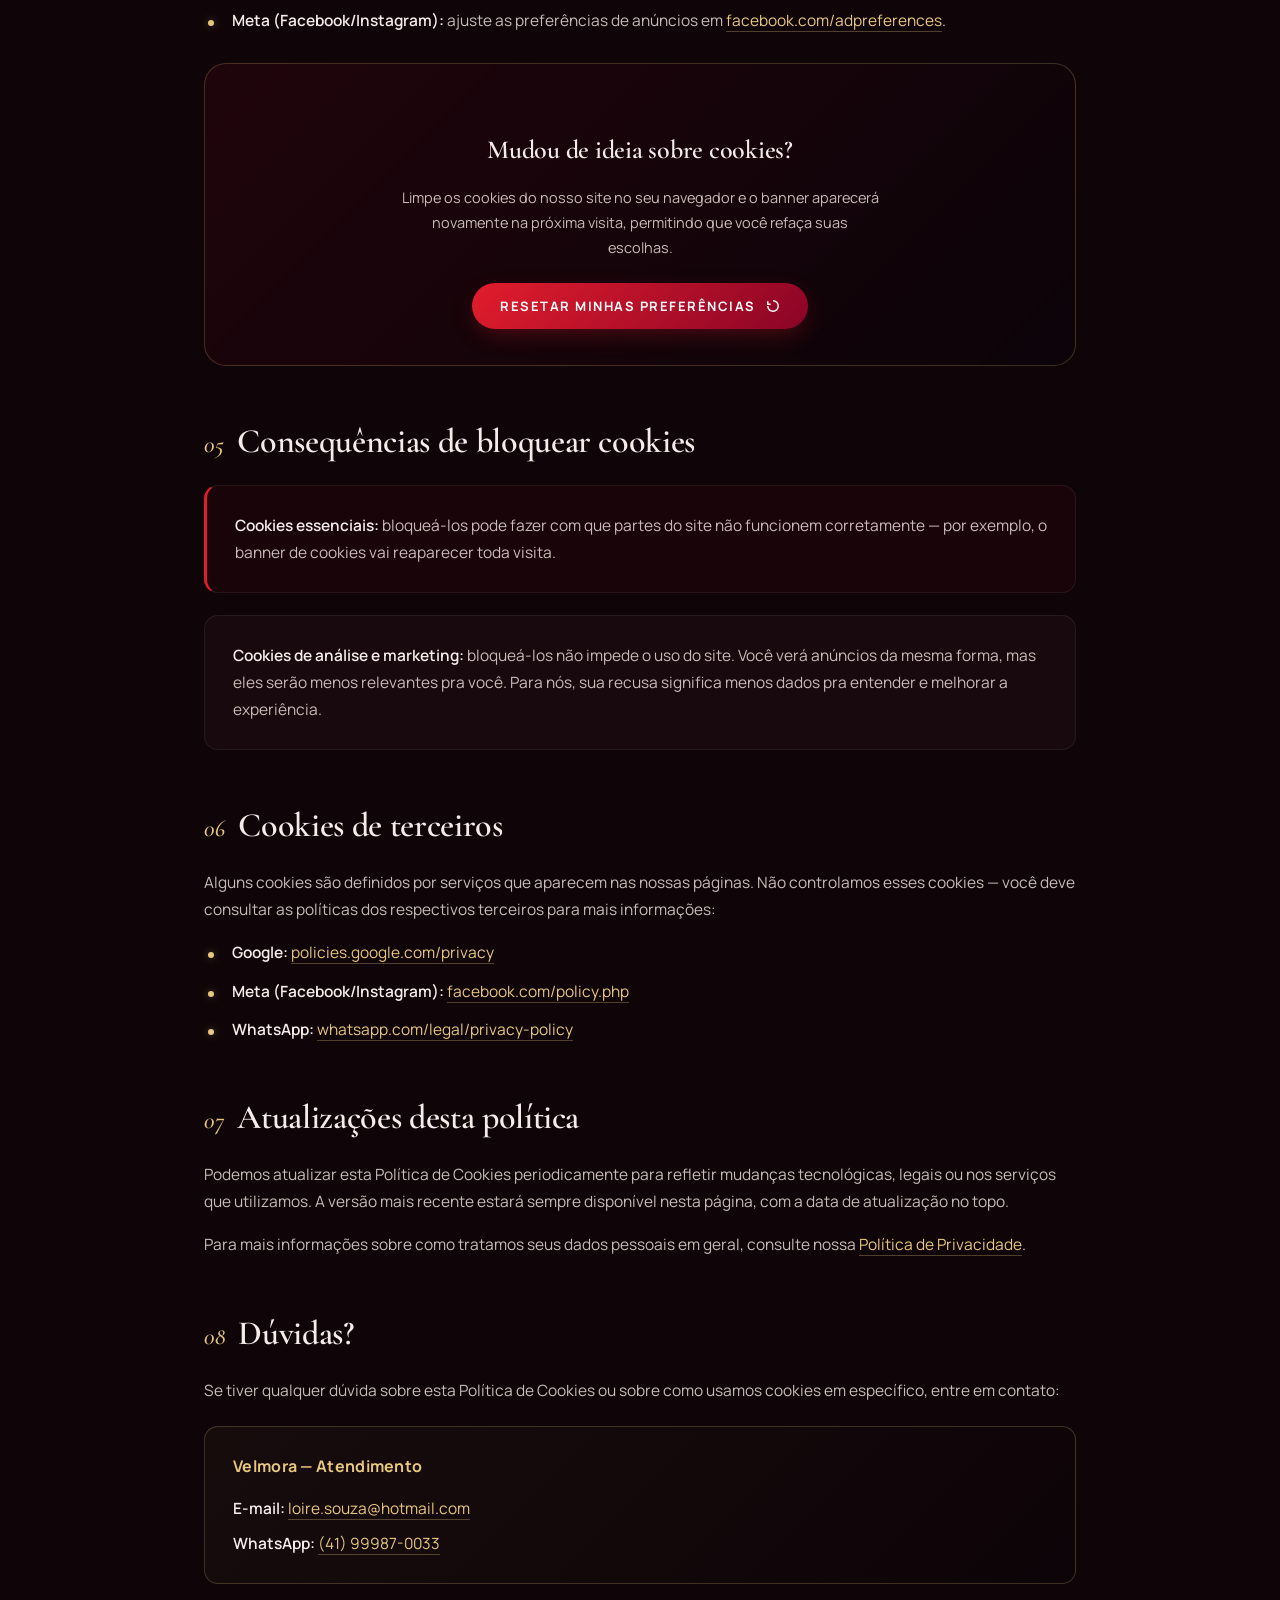
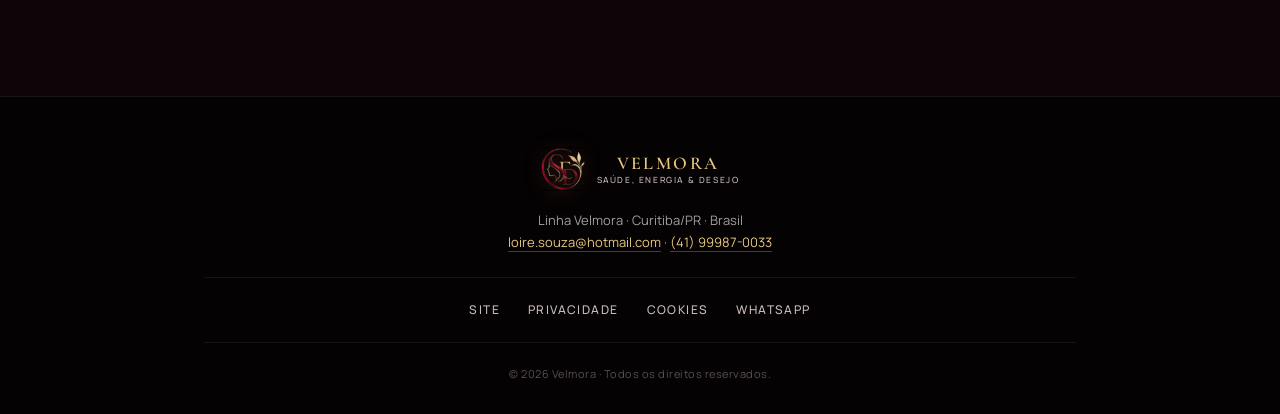
==== commit 0fbded8f: "Add files via upload" ====
--- a/cookies.html
+++ b/cookies.html
@@ -828,7 +828,7 @@
       <p>Se tiver qualquer dúvida sobre esta Política de Cookies ou sobre como usamos cookies em específico, entre em contato:</p>
       <div class="card card--gold">
         <h3>Velmora — Atendimento</h3>
-        <p style="margin-bottom:8px;"><strong>E-mail:</strong> <a href="mailto:contato@velmora-saude.com.br">contato@velmora-saude.com.br</a></p>
+        <p style="margin-bottom:8px;"><strong>E-mail:</strong> <a href="mailto:loire.souza@hotmail.com">loire.souza@hotmail.com</a></p>
         <p style="margin-bottom:0;"><strong>WhatsApp:</strong> <a href="https://wa.me/5541999870033" target="_blank" rel="noopener">(41) 99987-0033</a></p>
       </div>
     </section>
@@ -853,7 +853,7 @@
     </a>
     <p class="footer__contact">
       Linha Velmora · Curitiba/PR · Brasil<br>
-      <a href="mailto:contato@velmora-saude.com.br">contato@velmora-saude.com.br</a> · <a href="https://wa.me/5541999870033" target="_blank" rel="noopener">(41) 99987-0033</a>
+      <a href="mailto:loire.souza@hotmail.com">loire.souza@hotmail.com</a> · <a href="https://wa.me/5541999870033" target="_blank" rel="noopener">(41) 99987-0033</a>
     </p>
     <nav class="footer__nav">
       <a href="index.html">Site</a>
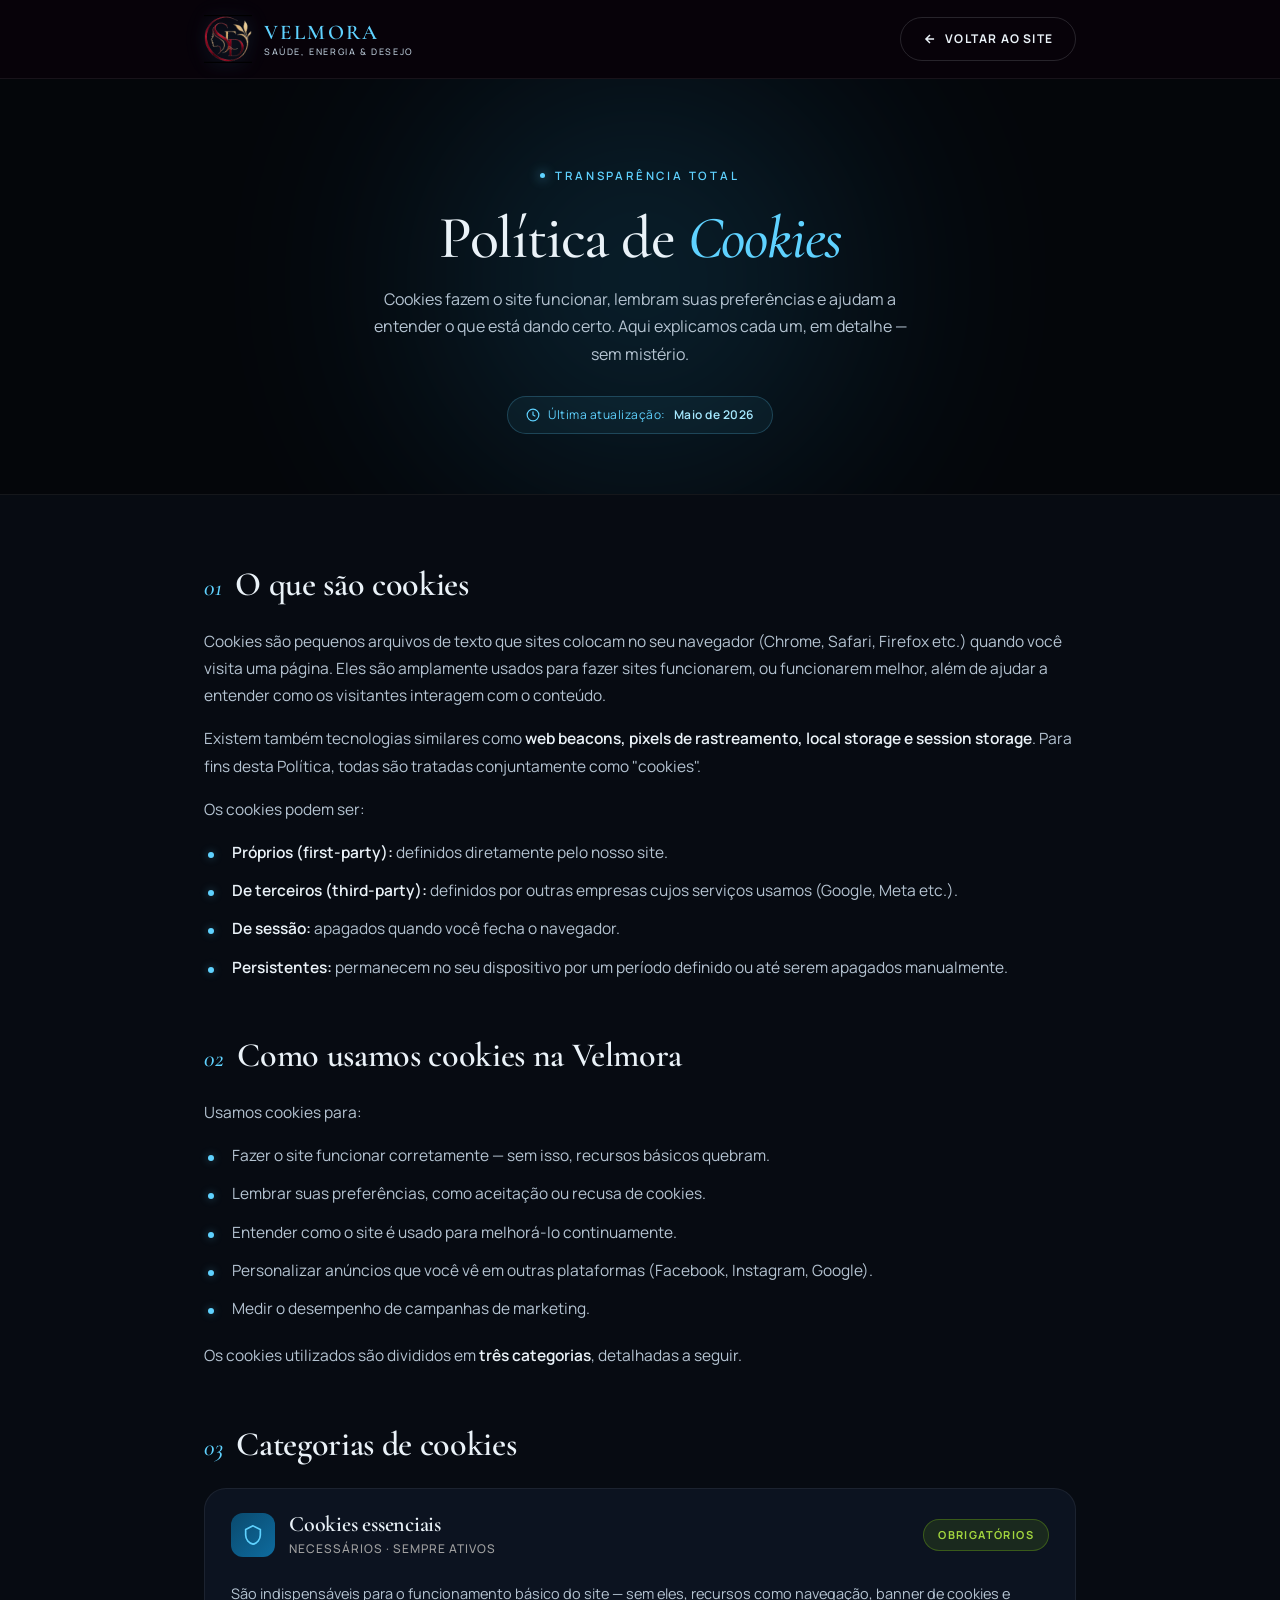
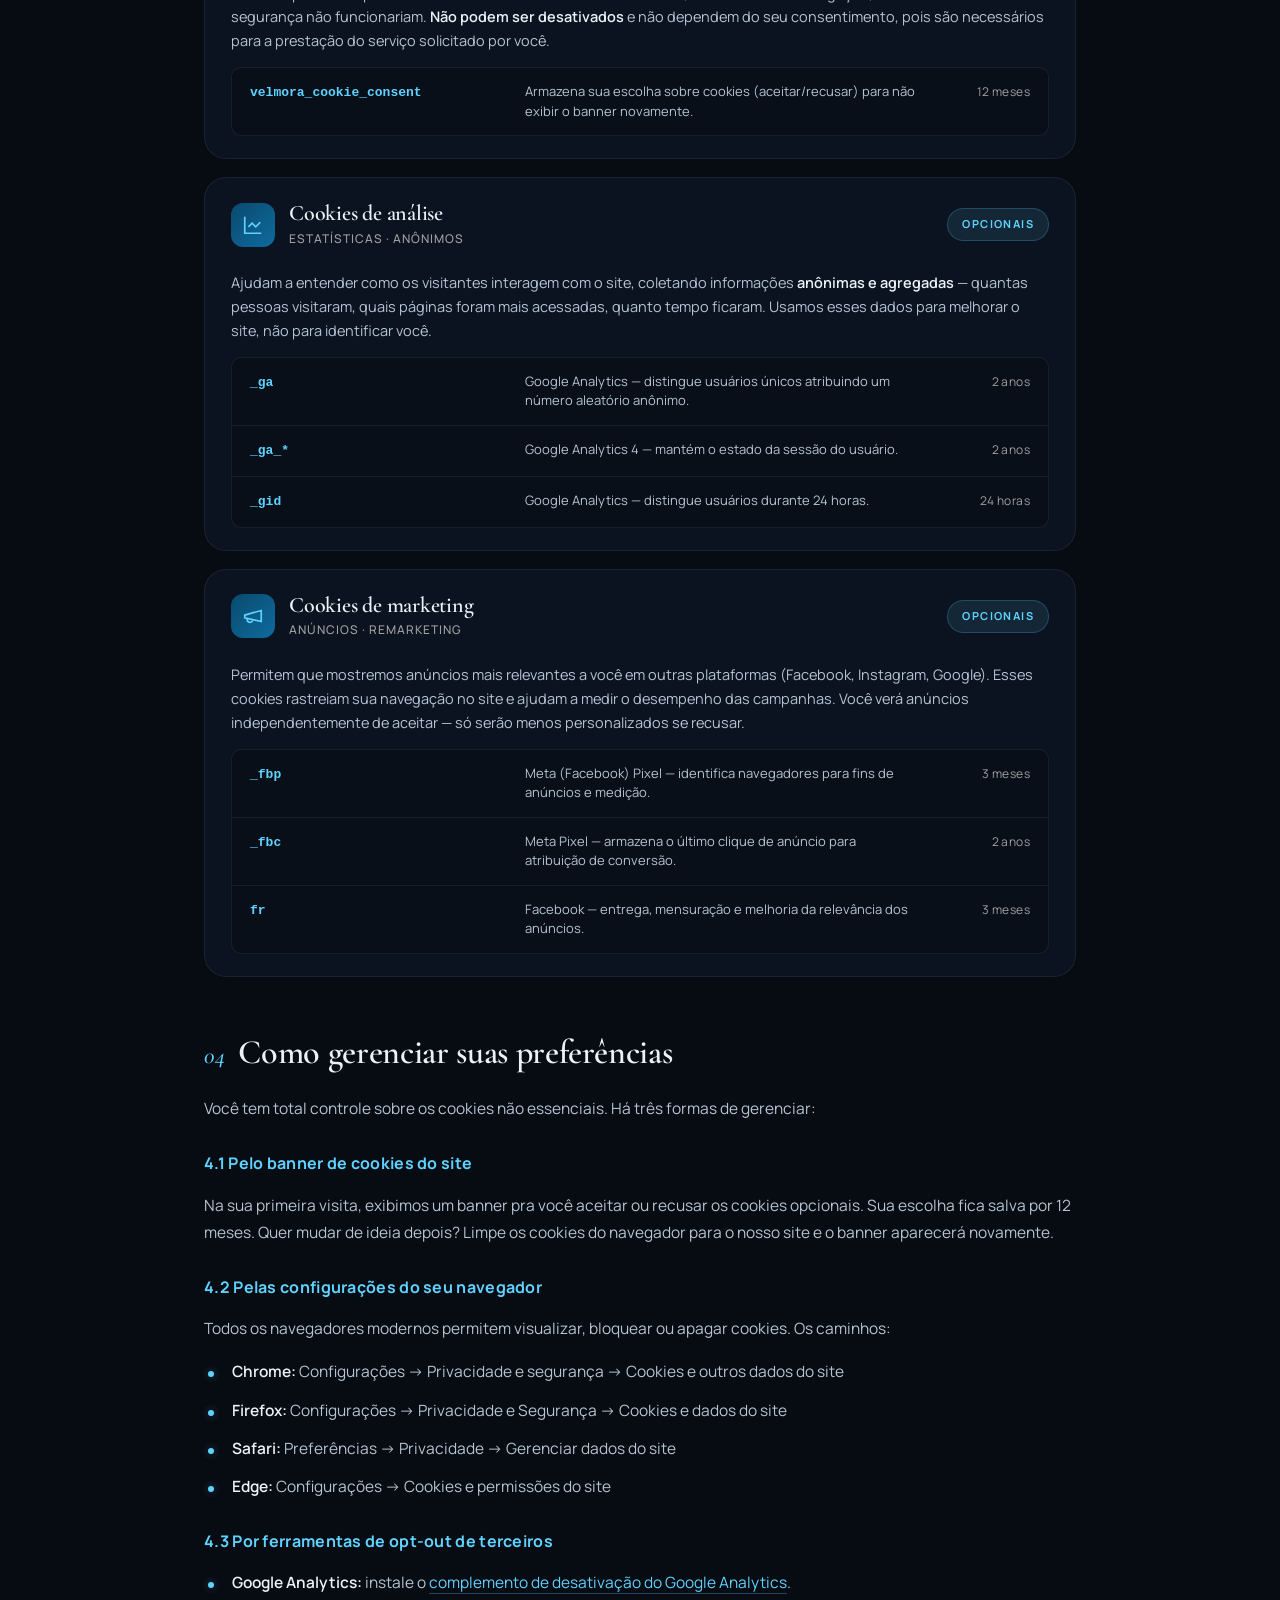
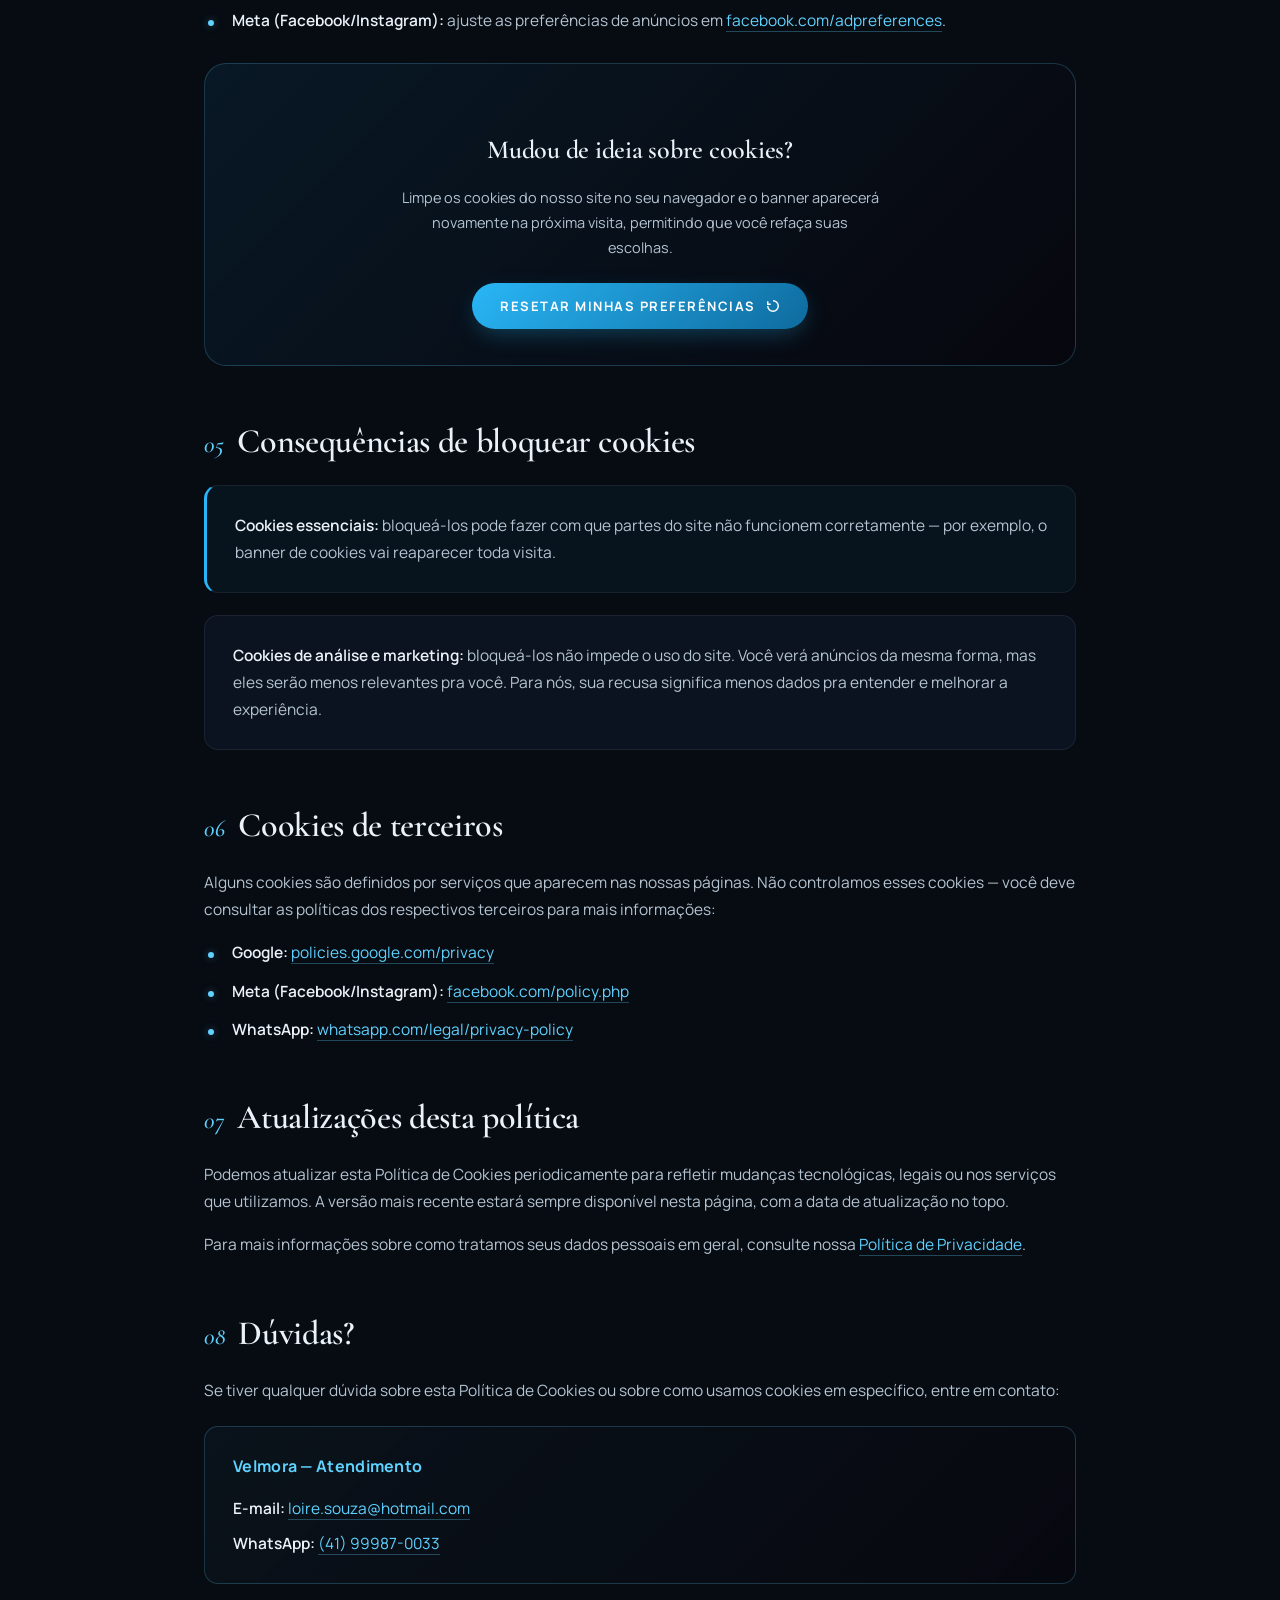
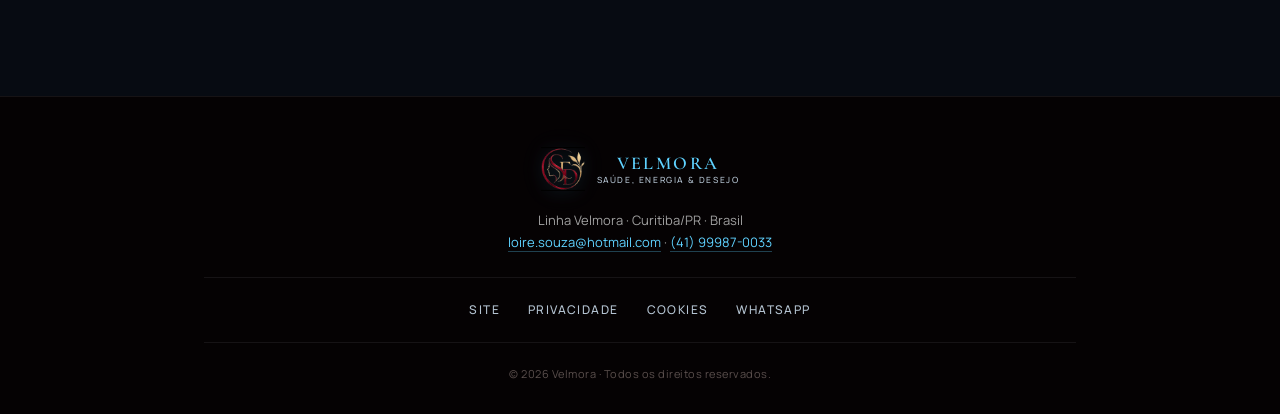
==== commit 1dd96583: "Update cookies.html" ====
--- a/cookies.html
+++ b/cookies.html
@@ -3,7 +3,7 @@
 <head>
   <meta charset="UTF-8">
   <meta name="viewport" content="width=device-width, initial-scale=1.0">
-  <meta name="theme-color" content="#5D0A1B">
+  <meta name="theme-color" content="#04060A">
 
   <title>Política de Cookies · Velmora</title>
   <meta name="description" content="Política de Cookies da Velmora — saiba quais cookies utilizamos, para que servem e como gerenciar suas preferências.">
@@ -25,29 +25,29 @@
 html { scroll-behavior: smooth; -webkit-text-size-adjust: 100%; }
 
 :root {
-  --bg: #08030A;
-  --bg-soft: #0F0508;
-  --bg-card: #18090E;
-  --bg-card-hover: #200B12;
-
-  --red-deep: #5D0A1B;
-  --red-blood: #8A0426;
-  --red-ruby: #B1042A;
-  --red-bright: #E11D2C;
-  --red-glow: rgba(225, 29, 44, 0.35);
-
-  --gold: #E8C77E;
-  --gold-deep: #B8954A;
-  --gold-light: #F5D89A;
-
-  --text: #F4ECEB;
-  --text-soft: #C9BBB9;
+  --bg: #04060A;
+  --bg-soft: #070B12;
+  --bg-card: #0C1320;
+  --bg-card-hover: #111A2B;
+
+  --red-deep: #0A4A6E;
+  --red-blood: #0E6B9E;
+  --red-ruby: #1593D6;
+  --red-bright: #29B6F6;
+  --red-glow: rgba(41, 182, 246, 0.35);
+
+  --gold: #5FD2FF;
+  --gold-deep: #2BA3DB;
+  --gold-light: #A6E9FF;
+
+  --text: #EAF2F8;
+  --text-soft: #B5C4D2;
   --text-muted: #A0A0A0;
   --text-faint: #5A4F4D;
 
-  --line: rgba(244, 236, 235, 0.07);
-  --line-strong: rgba(244, 236, 235, 0.14);
-  --line-gold: rgba(232, 199, 126, 0.22);
+  --line: rgba(234, 242, 248, 0.07);
+  --line-strong: rgba(234, 242, 248, 0.14);
+  --line-gold: rgba(95, 210, 255, 0.22);
 
   --font-serif: 'Cormorant Garamond', 'Times New Roman', serif;
   --font-sans: 'Manrope', system-ui, sans-serif;
@@ -71,7 +71,7 @@
 a {
   color: var(--gold);
   text-decoration: none;
-  border-bottom: 1px solid rgba(232, 199, 126, 0.3);
+  border-bottom: 1px solid rgba(95, 210, 255, 0.3);
   transition: color .25s, border-color .25s;
 }
 a:hover {
@@ -130,8 +130,8 @@
   align-items: center;
   justify-content: center;
   flex-shrink: 0;
-  filter: drop-shadow(0 2px 8px rgba(232, 199, 126, 0.18))
-          drop-shadow(0 0 12px rgba(225, 29, 44, 0.12));
+  filter: drop-shadow(0 2px 8px rgba(95, 210, 255, 0.18))
+          drop-shadow(0 0 12px rgba(41, 182, 246, 0.12));
   transition: transform .4s cubic-bezier(.16,.84,.44,1);
 }
 .logo:hover .logo__mark {
@@ -177,7 +177,7 @@
 .btn-back:hover {
   border-color: var(--gold);
   color: var(--gold);
-  background: rgba(232, 199, 126, 0.04);
+  background: rgba(95, 210, 255, 0.04);
 }
 
 /* === HERO === */
@@ -232,7 +232,7 @@
 }
 .legal-hero h1 em {
   font-style: italic;
-  background: linear-gradient(135deg, #FF6B7A 0%, var(--gold) 100%);
+  background: linear-gradient(135deg, #5FD2FF 0%, var(--gold) 100%);
   -webkit-background-clip: text;
   background-clip: text;
   -webkit-text-fill-color: transparent;
@@ -248,7 +248,7 @@
   align-items: center;
   gap: 8px;
   padding: 8px 18px;
-  background: rgba(232, 199, 126, 0.06);
+  background: rgba(95, 210, 255, 0.06);
   border: 1px solid var(--line-gold);
   border-radius: 100px;
   font-size: 12px;
@@ -324,7 +324,7 @@
   height: 6px;
   background: var(--gold);
   border-radius: 50%;
-  box-shadow: 0 0 8px rgba(232, 199, 126, 0.4);
+  box-shadow: 0 0 8px rgba(95, 210, 255, 0.4);
 }
 
 /* Cards */
@@ -337,11 +337,11 @@
 }
 .card--gold {
   border: 1px solid var(--line-gold);
-  background: linear-gradient(135deg, rgba(232, 199, 126, 0.04) 0%, rgba(8, 3, 10, 0.3) 100%);
+  background: linear-gradient(135deg, rgba(95, 210, 255, 0.04) 0%, rgba(8, 3, 10, 0.3) 100%);
 }
 .card--red {
   border-left: 3px solid var(--red-bright);
-  background: rgba(177, 4, 42, 0.06);
+  background: rgba(21, 147, 214, 0.06);
 }
 .card h3 { margin-top: 0; }
 
@@ -414,7 +414,7 @@
   border: 1px solid rgba(132, 204, 22, 0.3);
 }
 .tag--optional {
-  background: rgba(232, 199, 126, 0.1);
+  background: rgba(95, 210, 255, 0.1);
   color: var(--gold);
   border: 1px solid var(--line-gold);
 }
@@ -515,7 +515,7 @@
 .cta-box {
   text-align: center;
   padding: 36px 28px;
-  background: linear-gradient(135deg, rgba(177, 4, 42, 0.1) 0%, rgba(8, 3, 10, 0.5) 100%);
+  background: linear-gradient(135deg, rgba(21, 147, 214, 0.1) 0%, rgba(8, 3, 10, 0.5) 100%);
   border: 1px solid var(--line-gold);
   border-radius: var(--r-lg);
   margin: 30px 0;
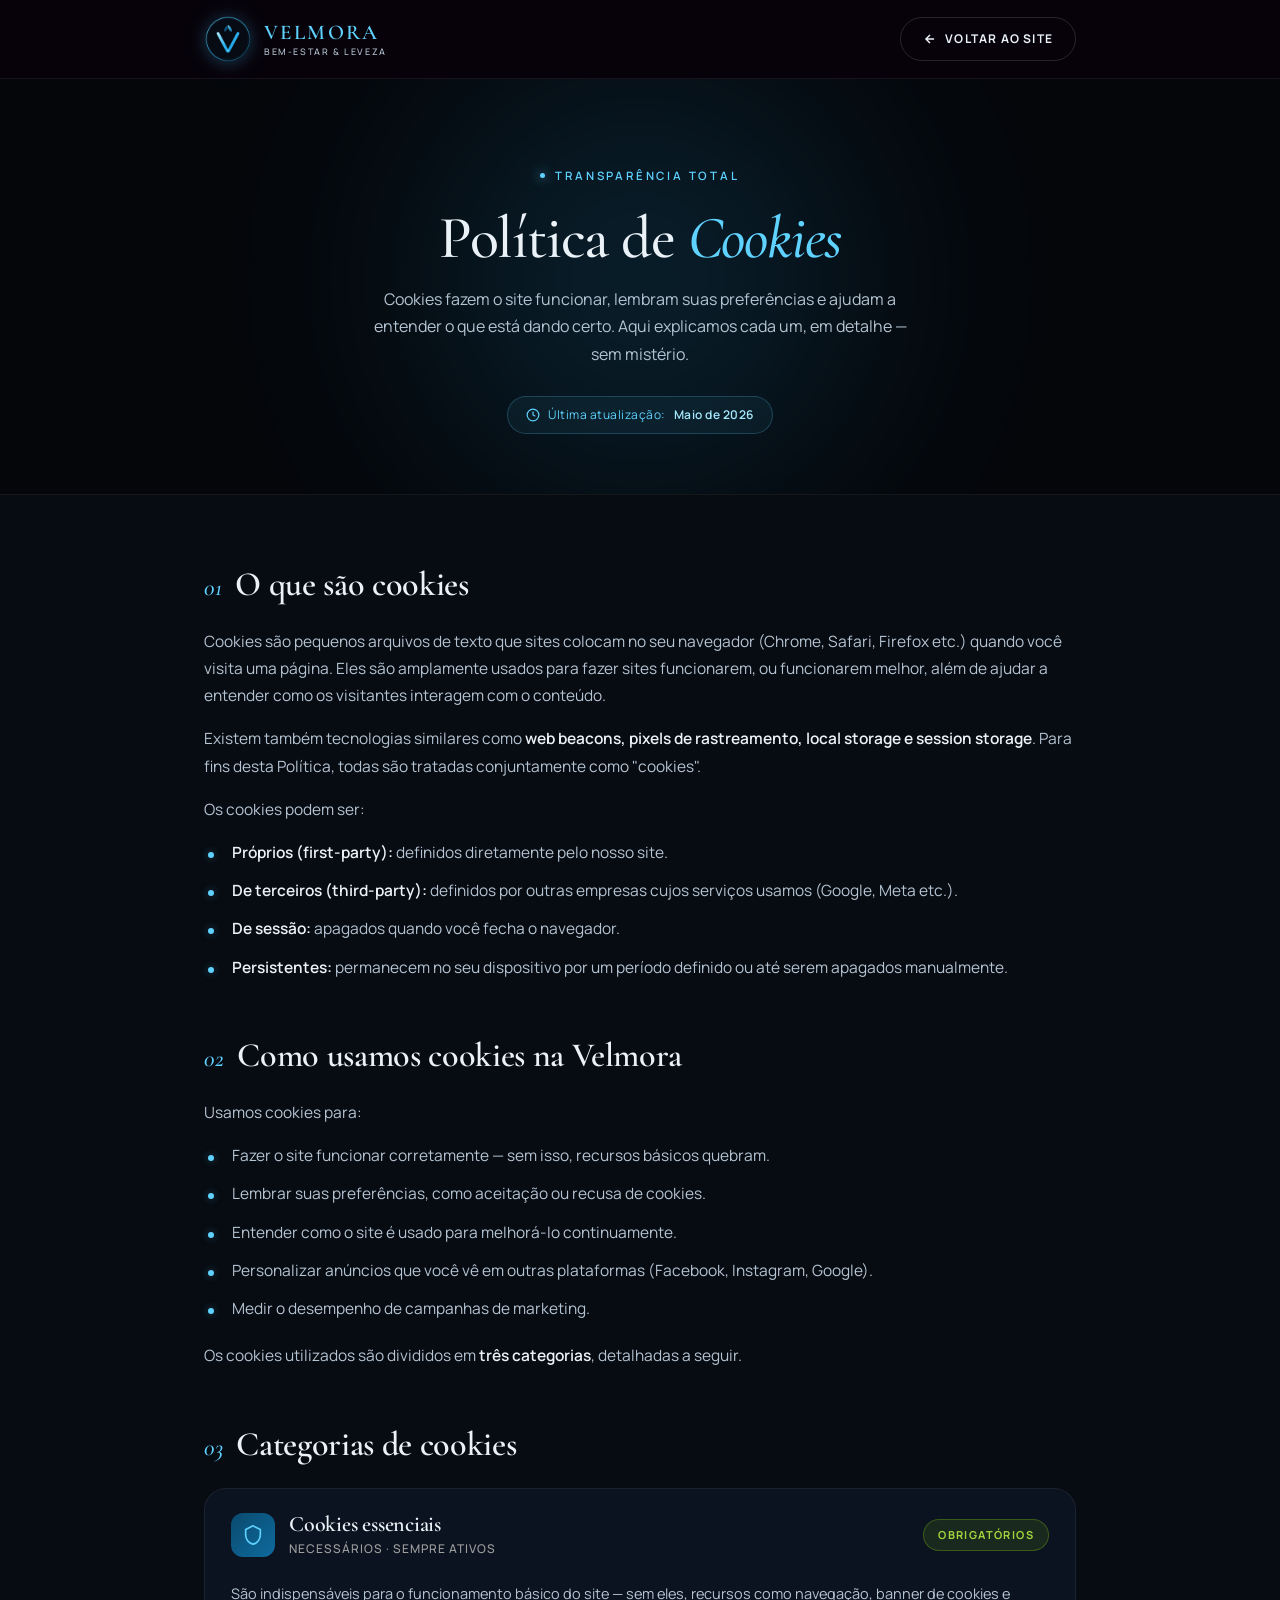
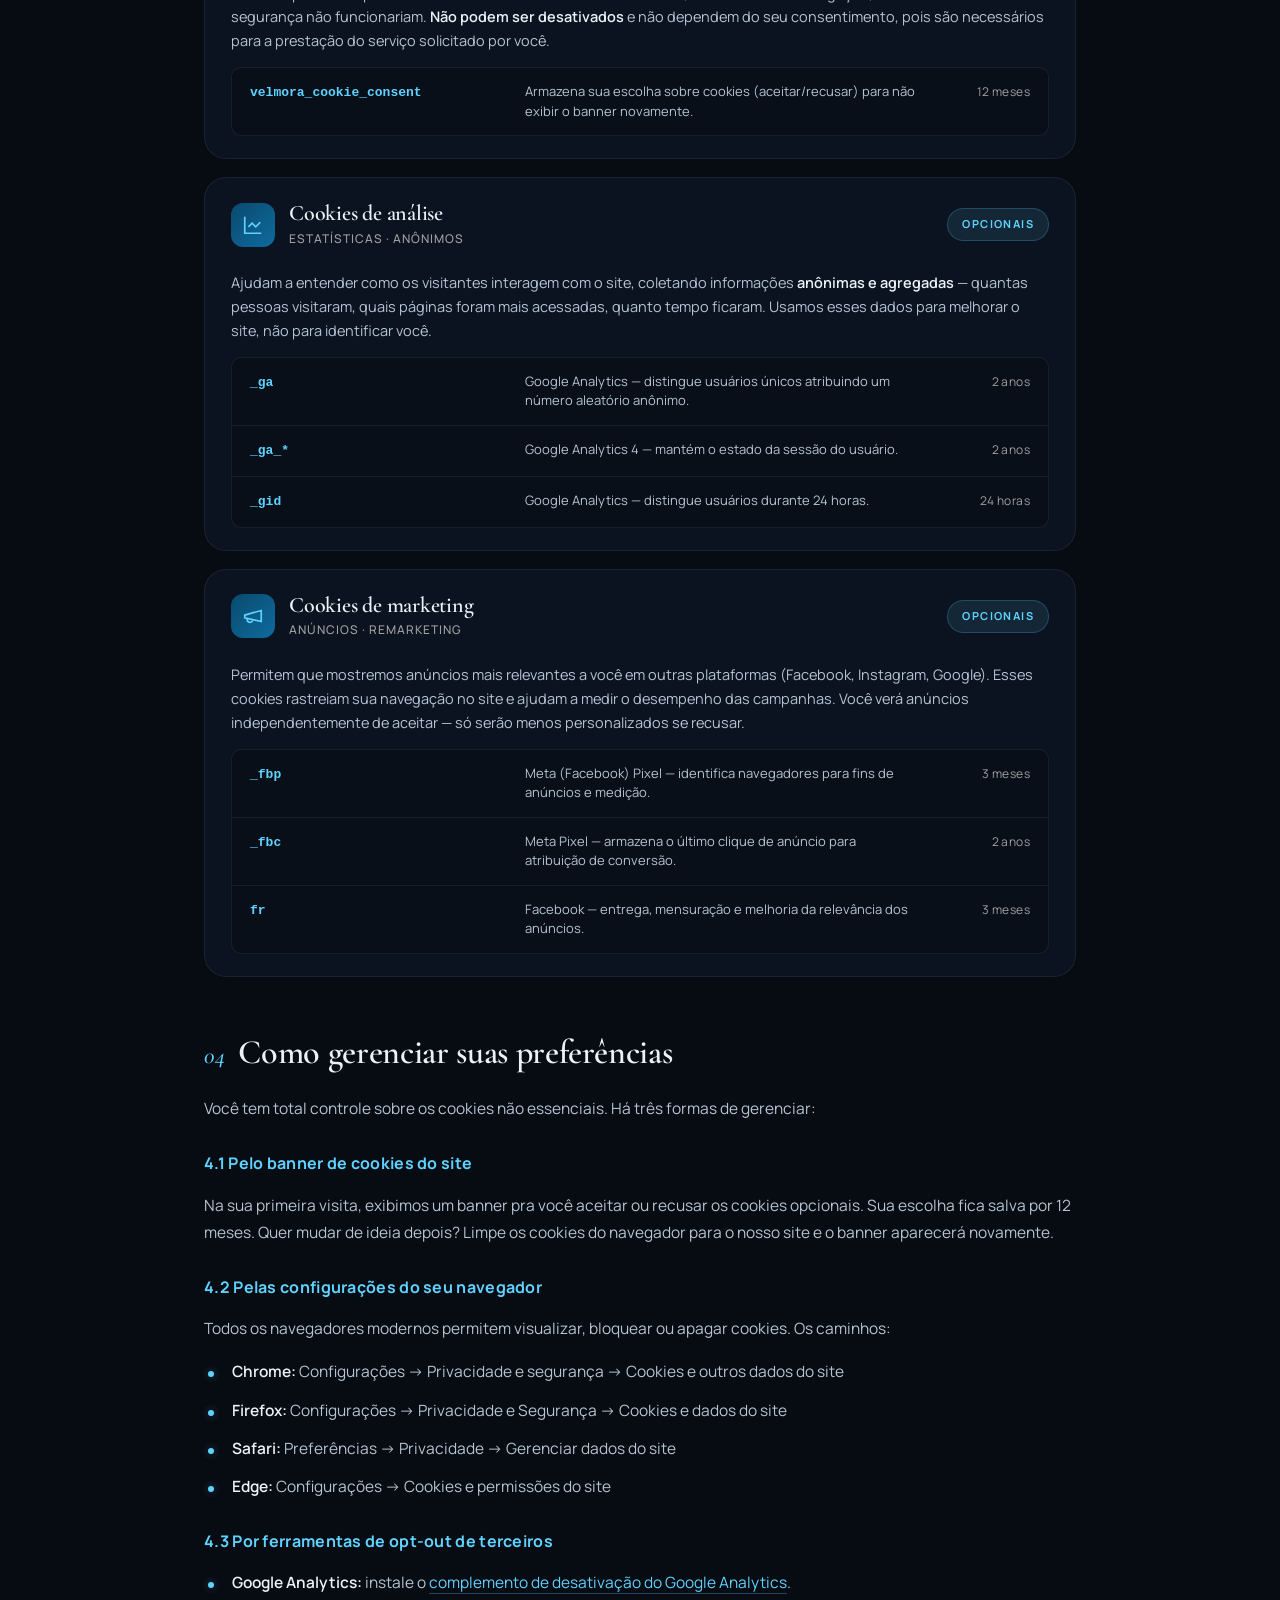
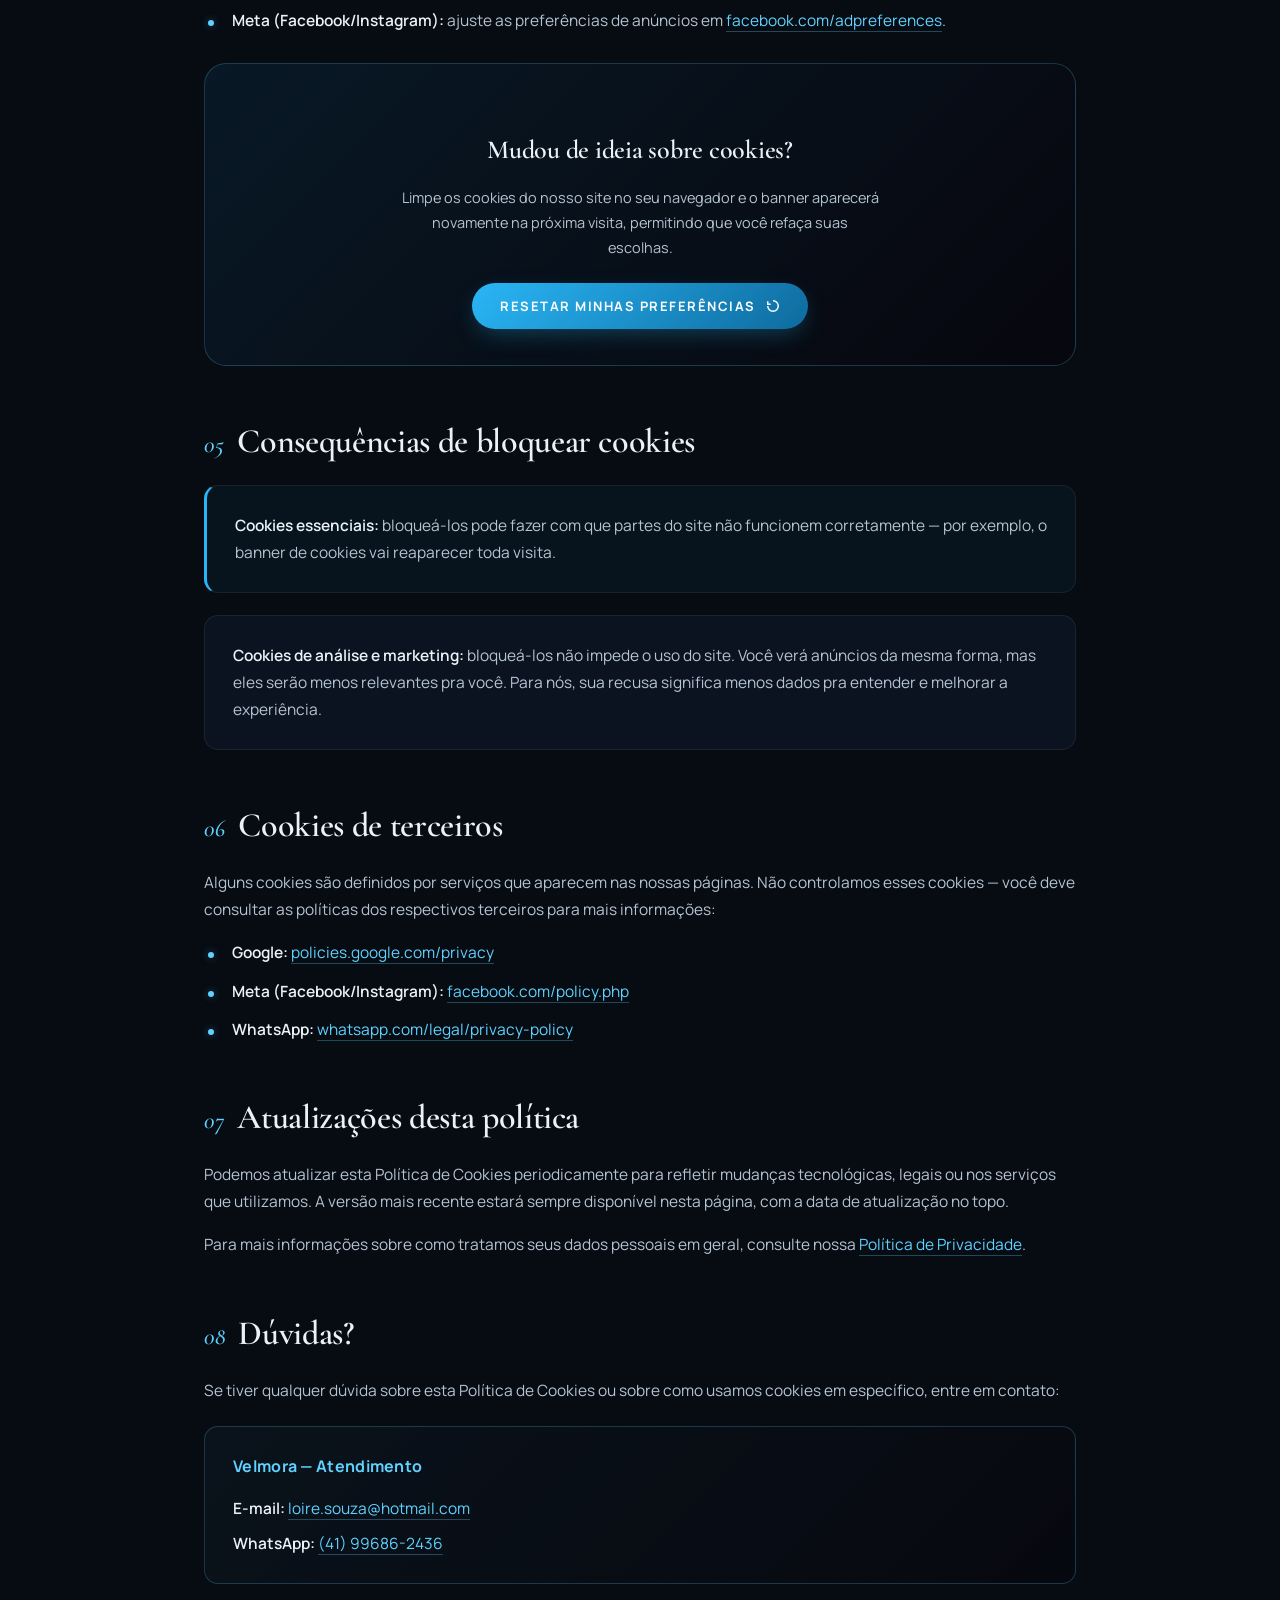
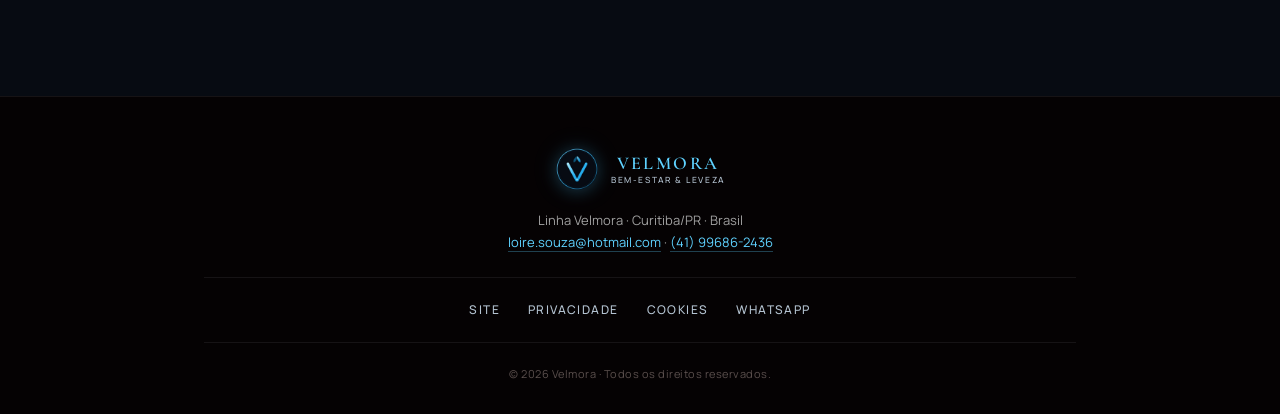
==== commit 32f597de: "Update cookies.html" ====
--- a/cookies.html
+++ b/cookies.html
@@ -598,7 +598,7 @@
       </span>
       <span class="logo__text">
         <span class="logo__name">VELMORA</span>
-        <span class="logo__tag">Saúde, Energia &amp; Desejo</span>
+        <span class="logo__tag">Bem-estar &amp; Leveza</span>
       </span>
     </a>
     <a href="index.html" class="btn-back">
@@ -829,7 +829,7 @@
       <div class="card card--gold">
         <h3>Velmora — Atendimento</h3>
         <p style="margin-bottom:8px;"><strong>E-mail:</strong> <a href="mailto:loire.souza@hotmail.com">loire.souza@hotmail.com</a></p>
-        <p style="margin-bottom:0;"><strong>WhatsApp:</strong> <a href="https://wa.me/5541999870033" target="_blank" rel="noopener">(41) 99987-0033</a></p>
+        <p style="margin-bottom:0;"><strong>WhatsApp:</strong> <a href="https://wa.me/5541996862436" target="_blank" rel="noopener">(41) 99686-2436</a></p>
       </div>
     </section>
 
@@ -848,18 +848,18 @@
       </span>
       <span class="logo__text">
         <span class="logo__name">VELMORA</span>
-        <span class="logo__tag">Saúde, Energia &amp; Desejo</span>
+        <span class="logo__tag">Bem-estar &amp; Leveza</span>
       </span>
     </a>
     <p class="footer__contact">
       Linha Velmora · Curitiba/PR · Brasil<br>
-      <a href="mailto:loire.souza@hotmail.com">loire.souza@hotmail.com</a> · <a href="https://wa.me/5541999870033" target="_blank" rel="noopener">(41) 99987-0033</a>
+      <a href="mailto:loire.souza@hotmail.com">loire.souza@hotmail.com</a> · <a href="https://wa.me/5541996862436" target="_blank" rel="noopener">(41) 99686-2436</a>
     </p>
     <nav class="footer__nav">
       <a href="index.html">Site</a>
       <a href="privacidade.html">Privacidade</a>
       <a href="cookies.html">Cookies</a>
-      <a href="https://wa.me/5541999870033" target="_blank" rel="noopener">WhatsApp</a>
+      <a href="https://wa.me/5541996862436" target="_blank" rel="noopener">WhatsApp</a>
     </nav>
     <p class="footer__copy">© <span id="year">2026</span> Velmora · Todos os direitos reservados.</p>
   </div>
